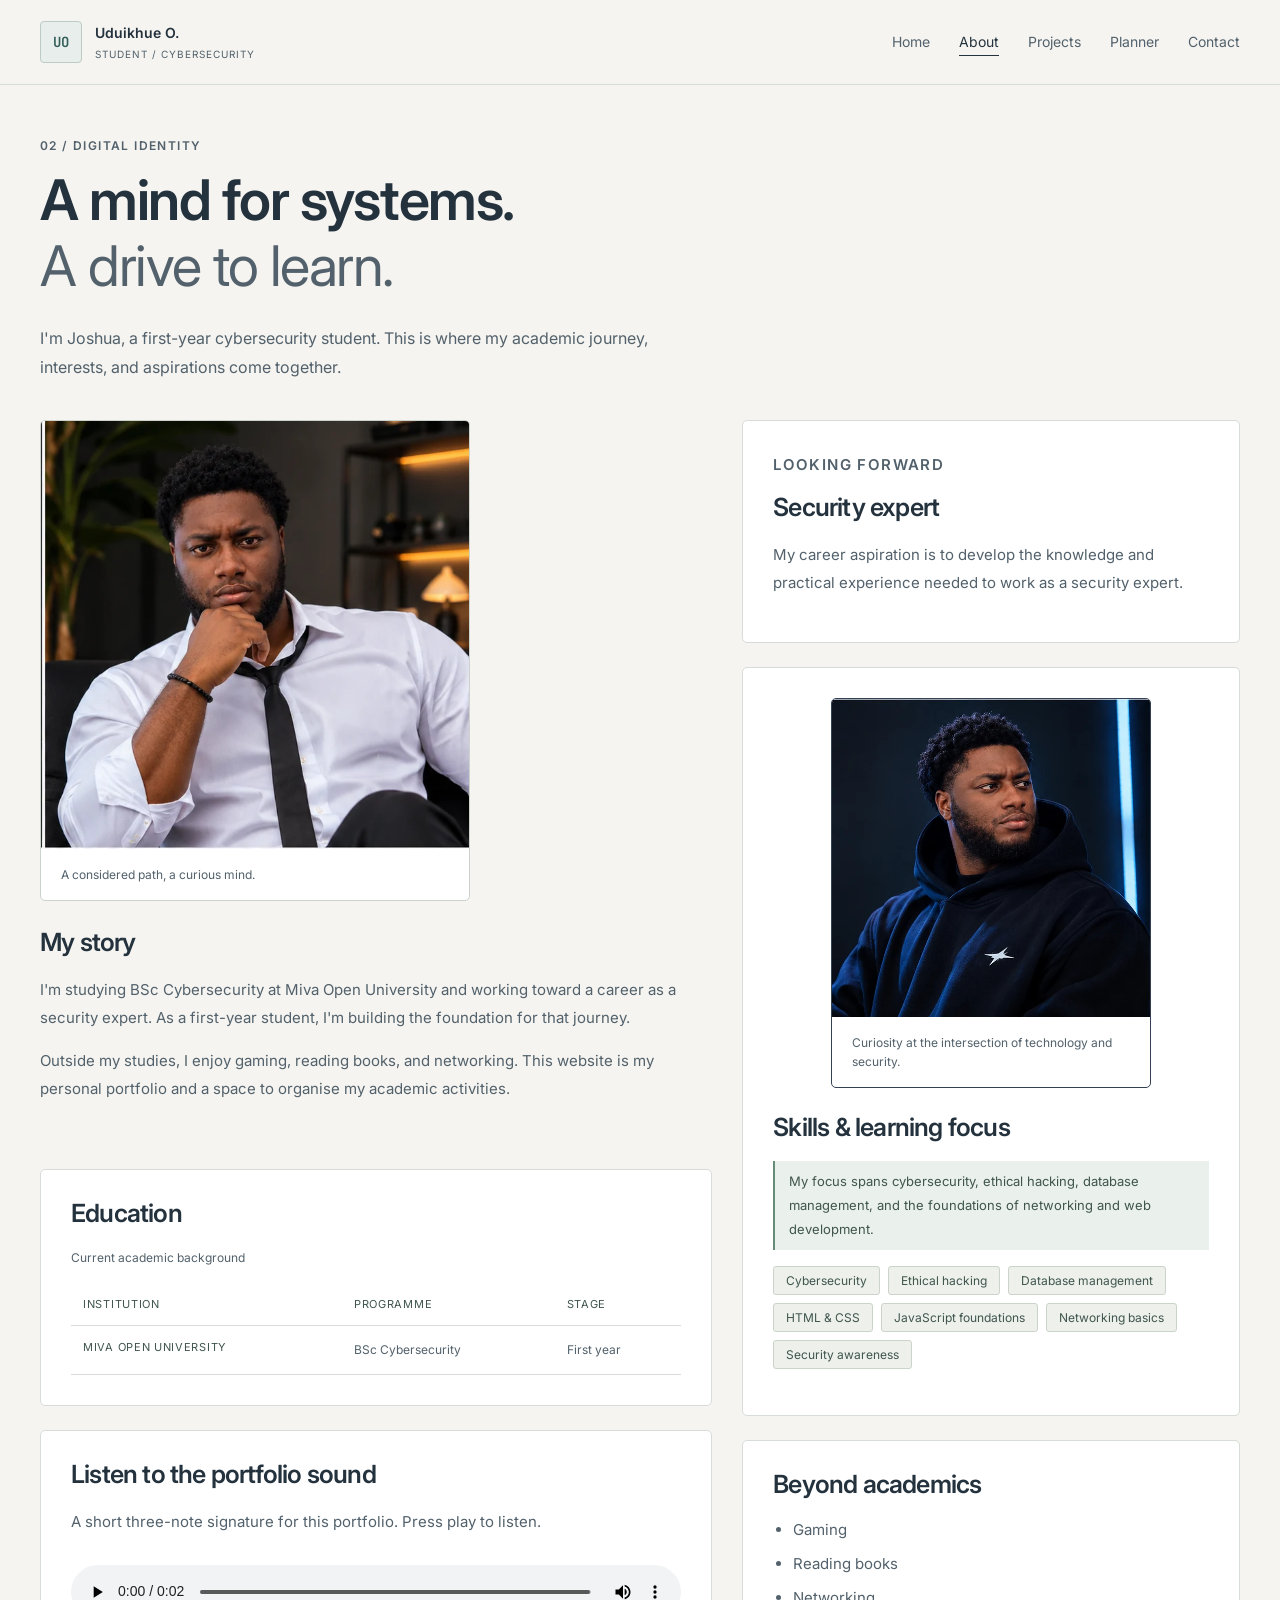
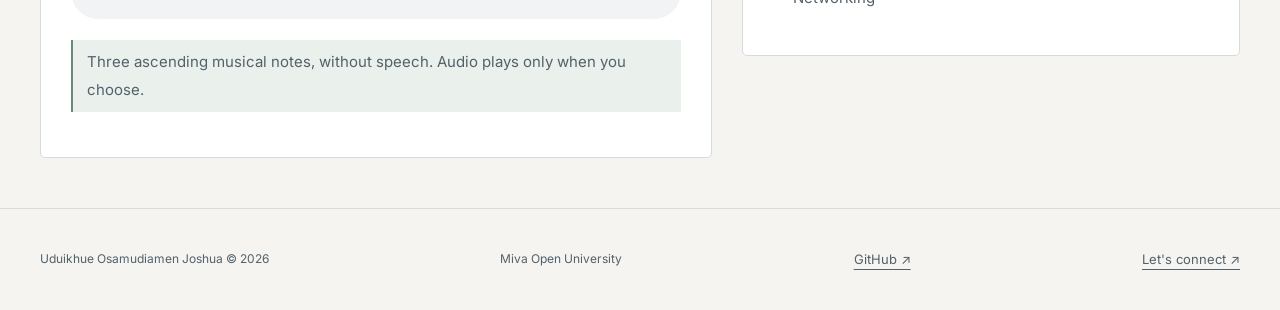
==== about.html @ ddacf97d "Apply a restrained mature portfolio theme while preserving functions" ====
<!DOCTYPE html>
<html lang="en">
  <head>
    <meta charset="UTF-8">
    <meta name="viewport" content="width=device-width, initial-scale=1">
    <meta name="description" content="Explore Joshua’s academic background, interests, and path toward a career in cybersecurity.">
    <title>
      About | Joshua Uduikhue
    </title>
    <link rel="icon" href="assets/favicon.svg" type="image/svg+xml">
    <link rel="canonical" href="https://mylesarc.github.io/uduikhue-portfolio/about.html">
    <meta name="theme-color" content="#f5f4f0">
    <meta property="og:type" content="website">
    <meta property="og:site_name" content="Uduikhue Osamudiamen">
    <meta property="og:title" content="About | Joshua Uduikhue">
    <meta property="og:description" content="Explore Joshua’s academic background, interests, and path toward a career in cybersecurity.">
    <meta property="og:url" content="https://mylesarc.github.io/uduikhue-portfolio/about.html">
    <meta property="og:image" content="https://mylesarc.github.io/uduikhue-portfolio/assets/images/social-preview.png">
    <meta property="og:image:width" content="1200">
    <meta property="og:image:height" content="630">
    <meta property="og:image:alt" content="Uduikhue Osamudiamen — Cybersecurity, Networking and Development">
    <meta name="twitter:card" content="summary_large_image">
    <link rel="stylesheet" href="css/styles.css">
    <link rel="stylesheet" href="css/tech-theme.css?v=20261102b">
    <script src="js/main.js?v=20261102b" defer>
    </script>
    <link rel="stylesheet" href="css/mature-theme.css?v=20261102">
  </head>
  <body class="page-about">
    <a class="skip" href="#main">
      Skip to content
    </a>
    <header class="site-header">
      <div class="wrap header-inner">
        <a class="brand" href="index.html">
          <span class="brand-mark" aria-hidden="true">
            UO
          </span>
          <span>
            <strong>
              Uduikhue O.
            </strong>
            <small>
              Student / Cybersecurity
            </small>
          </span>
        </a>
        <button class="menu-toggle" type="button" aria-expanded="false" aria-controls="navigation">
          Menu
        </button>
        <nav id="navigation" aria-label="Main navigation">
          <a href="index.html">
            Home
          </a>
          <a href="about.html" aria-current="page">
            About
          </a>
          <a href="projects.html">
            Projects
          </a>
          <a href="planner.html">
            Planner
          </a>
          <a href="contact.html">
            Contact
          </a>
        </nav>
      </div>
    </header>
    <main id="main" class="wrap" tabindex="-1">
      <section class="page-intro">
        <p class="eyebrow">
          02 / Digital identity
        </p>
        <h1>
          A mind for systems.
          <br>
          <em>
            A drive to learn.
          </em>
        </h1>
        <p class="lead">
          I'm Joshua, a first-year cybersecurity student. This is where my academic journey, interests, and aspirations come together.
        </p>
      </section>
      <div class="two-column bottom-space">
        <div>
          <section class="panel biography-panel">
<figure class="portrait-photo portrait-reveal">
  <img src="assets/images/portraits/executive-office.webp" srcset="assets/images/portraits/executive-office-320.webp 320w, assets/images/portraits/executive-office.webp 627w" sizes="(max-width: 700px) 85vw, (max-width: 1000px) 35vw, 430px" alt="Portrait of Joshua seated in an office, wearing a white shirt and dark tie." width="627" height="627" loading="lazy" decoding="async">
  <figcaption>A considered path, a curious mind.</figcaption>
</figure>
            <h2>
              My story
            </h2>
            <p>
              I'm studying BSc Cybersecurity at Miva Open University and working toward a career as a security expert. As a first-year student, I'm building the foundation for that journey.
            </p>
            <p>
              Outside my studies, I enjoy gaming, reading books, and networking. This website is my personal portfolio and a space to organise my academic activities.
            </p>
          </section>
          <section class="panel">
            <h2>
              Education
            </h2>
            <div class="table-wrap">
              <table>
                <caption>
                  Current academic background
                </caption>
                <thead>
                  <tr>
                    <th scope="col">
                      Institution
                    </th>
                    <th scope="col">
                      Programme
                    </th>
                    <th scope="col">
                      Stage
                    </th>
                  </tr>
                </thead>
                <tbody>
                  <tr>
                    <th scope="row">
                      Miva Open University
                    </th>
                    <td>
                      BSc Cybersecurity
                    </td>
                    <td>
                      First year
                    </td>
                  </tr>
                </tbody>
              </table>
            </div>
          </section>
          <section class="panel">
            <h2>
              Listen to the portfolio sound
            </h2>
            <p>
              A short three-note signature for this portfolio. Press play to listen.
            </p>
            <audio aria-label="Original three-note portfolio audio sample" controls preload="metadata">
              <source src="assets/media/portfolio-chime.wav" type="audio/wav">
              Your browser does not support audio.
              <a href="assets/media/portfolio-chime.wav">
                Download the audio sample
              </a>
              .
            </audio>
            <p class="note">
              Three ascending musical notes, without speech. Audio plays only when you choose.
            </p>
          </section>
        </div>
        <aside>
          <section class="panel">
            <p class="eyebrow">
              Looking forward
            </p>
            <h2>
              Security expert
            </h2>
            <p>
              My career aspiration is to develop the knowledge and practical experience needed to work as a security expert.
            </p>
          </section>
          <section class="panel skills-panel">
<figure class="portrait-photo portrait-reveal">
  <img src="assets/images/portraits/creative-tech.webp" srcset="assets/images/portraits/creative-tech-320.webp 320w, assets/images/portraits/creative-tech.webp 627w" sizes="(max-width: 700px) 85vw, (max-width: 1000px) 35vw, 430px" alt="Portrait of Joshua in a dark hoodie with subtle blue lighting." width="627" height="627" loading="lazy" decoding="async">
  <figcaption>Curiosity at the intersection of technology and security.</figcaption>
</figure>
            <h2>
              Skills &amp; learning focus
            </h2>
            <p class="note">
              My focus spans cybersecurity, ethical hacking, database management, and the foundations of networking and web development.
            </p>
            <ul class="skill-list">
              <li>Cybersecurity</li>
              <li>Ethical hacking</li>
              <li>Database management</li>
              <li>
                HTML
                &
                CSS
              </li>
              <li>
                JavaScript foundations
              </li>
              <li>
                Networking basics
              </li>
              <li>
                Security awareness
              </li>
            </ul>
          </section>
          <section class="panel">
            <h2>
              Beyond academics
            </h2>
            <ul class="plain-list">
              <li>
                Gaming
              </li>
              <li>
                Reading books
              </li>
              <li>
                Networking
              </li>
            </ul>
          </section>
        </aside>
      </div>
    </main>
    <footer class="site-footer">
      <div class="wrap footer-inner">
        <span>
          Uduikhue Osamudiamen Joshua
          &copy;
          2026
        </span>
        <span>
          Miva Open University
        </span>
        <a href="https://github.com/Mylesarc/uduikhue-portfolio" aria-label="View portfolio source on GitHub">GitHub &nearr;</a>
        <a href="contact.html">
          Let's connect
          &nearr;
        </a>
      </div>
    </footer>
  </body>
</html>
---- css/styles.css ----
@font-face {
  font-family: 'Inter';
  src: url('../assets/fonts/Inter-Variable.ttf') format('truetype');
  font-weight: 100 900;
  font-style: normal;
  font-display: swap;
}
@font-face {
  font-family: 'Space Grotesk';
  src: url('../assets/fonts/SpaceGrotesk-Variable.ttf') format('truetype');
  font-weight: 300 700;
  font-style: normal;
  font-display: swap;
}
:root {
  --paper:#f8f7f2;
  --ink:#142f36;
  --muted:#57696c;
  --teal:#12695c;
  --mint:#dcebe4;
  --line:#d9dfd9;
  --white:#fffefa;
  --heading:'Space Grotesk','Segoe UI',Arial,sans-serif;
  --sans:'Inter','Segoe UI',Arial,sans-serif;
}
* {
  box-sizing:border-box;
}
html {
  scroll-behavior:smooth;
}
body {
  margin:0;
  background:var(--paper);
  color:var(--ink);
  font-family:var(--sans);
  line-height:1.65;
}
a {
  color:var(--teal);
  text-underline-offset:5px;
}
button,input,textarea {
  font:inherit;
}
button,a,input,textarea {
  touch-action:manipulation;
}
a:focus-visible,button:focus-visible,input:focus-visible,textarea:focus-visible,summary:focus-visible {
  outline:3px solid #b66529;
  outline-offset:5px;
}
img {
  max-width:100%;
  display:block;
}
button {
  cursor:pointer;
}
button:disabled {
  cursor:not-allowed;
  opacity:.6;
}
.wrap {
  width:min(1160px,calc(100% - 64px));
  margin:auto;
}
.skip {
  position:absolute;
  top:-80px;
  background:var(--ink);
  color:white;
  padding:12px;
  z-index:10;
}
.skip:focus {
  top:8px;
}
.site-header {
  border-bottom:1px solid var(--line);
}
.header-inner {
  min-height:100px;
  display:flex;
  align-items:center;
  justify-content:space-between;
  gap:24px;
}
.brand {
  display:flex;
  align-items:center;
  gap:12px;
  text-decoration:none;
  color:var(--ink);
  line-height:1.3;
}
.brand-mark {
  width:42px;
  height:42px;
  border:1px solid var(--ink);
  display:grid;
  place-items:center;
  font-family:var(--heading);
  font-size:23px;
  border-radius:50%;
}
.brand strong {
  display:block;
  font-size:15px;
}
.brand small {
  font-size:11px;
  letter-spacing:1.4px;
  text-transform:uppercase;
  color:var(--muted);
}
nav {
  display:flex;
  gap:29px;
  align-items:center;
}
nav a {
  font-size:13px;
  text-decoration:none;
  color:var(--muted);
  padding:12px 0;
}
nav a:hover,nav a[aria-current] {
  color:var(--teal);
}
nav a[aria-current] {
  box-shadow:0 2px var(--teal);
}
.menu-toggle {
  display:none;
  border:1px solid var(--line);
  padding:8px 14px;
  background:transparent;
  border-radius:4px;
}
.eyebrow {
  font-size:11px;
  font-weight:700;
  text-transform:uppercase;
  letter-spacing:2px;
  color:var(--teal);
  display:flex;
  align-items:center;
  gap:10px;
}
.eyebrow:before {
  content:'';
  width:24px;
  height:1px;
  background:currentColor;
}
h1,h2,h3,p {
  margin-top:0;
}
h1,h2 {
  font-family:var(--heading);
  font-weight:400;
  line-height:1.1;
  letter-spacing:-1.8px;
}
h1 {
  font-size:clamp(42px,5.8vw,76px);
  margin-bottom:25px;
}
h1 em,h2 em {
  color:var(--teal);
  font-weight:400;
}
h2 {
  font-size:clamp(32px,3.7vw,47px);
  margin-bottom:20px;
}
h3 {
  font-size:19px;
  line-height:1.4;
}
p {
  color:var(--muted);
}
.lead {
  font-size:17px;
  max-width:620px;
  line-height:1.8;
}
.hero {
  display:grid;
  grid-template-columns:1.23fr 1fr;
  gap:76px;
  align-items:center;
  padding:70px 0 66px;
}
.hero h1 {
  max-width:650px;
}
.hero .intro-name {
  font-size:13px;
  color:var(--ink);
  margin-bottom:18px;
}
.hero .lead {
  max-width:510px;
}
.actions {
  display:flex;
  flex-wrap:wrap;
  gap:14px;
  margin-top:30px;
}
.button {
  display:inline-flex;
  align-items:center;
  justify-content:center;
  gap:24px;
  padding:13px 22px;
  background:var(--teal);
  color:white;
  border:1px solid var(--teal);
  border-radius:3px;
  font-size:13px;
  font-weight:600;
  text-decoration:none;
  transition:background .2s,transform .2s;
}
.button:hover {
  background:#0b5147;
  transform:translateY(-2px);
}
.button.secondary {
  background:transparent;
  color:var(--ink);
  border-color:#bdc9c2;
}
.button.secondary:hover {
  background:var(--mint);
}
.portrait-frame {
  background:#e4e9df;
  padding:25px 25px 0;
  border-radius:150px 150px 4px 4px;
  position:relative;
  overflow:hidden;
}
.portrait-frame img {
  width:100%;
  height:350px;
  object-fit:contain;
}
.portrait-caption {
  background:var(--ink);
  padding:19px 20px;
  color:white;
  margin:0 -25px;
  display:flex;
  align-items:center;
  justify-content:space-between;
  gap:12px;
  font-size:12px;
}
.portrait-caption small {
  display:block;
  color:#b9d1c8;
  font-size:10px;
  letter-spacing:1px;
  text-transform:uppercase;
}
.status-dot {
  width:8px;
  height:8px;
  background:#a9cfb5;
  border-radius:50%;
  display:inline-block;
  margin-right:6px;
}
.meta-strip {
  display:grid;
  grid-template-columns:repeat(3,1fr);
  border-top:1px solid var(--line);
  border-bottom:1px solid var(--line);
  padding:25px 0;
  gap:24px;
}
.meta-strip small {
  display:block;
  text-transform:uppercase;
  letter-spacing:1.6px;
  font-size:10px;
  color:var(--muted);
  margin-bottom:4px;
}
.meta-strip strong {
  font-weight:500;
  font-size:14px;
}
.section {
  padding:66px 0;
}
.section-heading {
  display:flex;
  align-items:end;
  justify-content:space-between;
  gap:24px;
  margin-bottom:30px;
}
.section-heading h2 {
  margin-bottom:0;
}
.text-link {
  font-size:13px;
  font-weight:600;
}
.cards {
  display:grid;
  grid-template-columns:repeat(3,1fr);
  gap:24px;
}
.card {
  border:1px solid var(--line);
  background:var(--white);
  border-radius:5px;
  overflow:hidden;
}
.card-body {
  padding:24px;
}
.card-body h3 {
  margin-bottom:10px;
}
.card p {
  font-size:14px;
}
.card img {
  width:100%;
  height:auto;
  aspect-ratio:16/10;
  object-fit:cover;
}
.tag {
  display:inline-block;
  font-size:10px;
  letter-spacing:1px;
  text-transform:uppercase;
  color:var(--teal);
  background:var(--mint);
  padding:4px 8px;
  border-radius:2px;
  margin-bottom:15px;
}
.card-number {
  font-family:var(--heading);
  font-size:30px;
  color:#7c9488;
  margin-bottom:18px;
}
.callout {
  background:var(--ink);
  color:white;
  padding:42px;
  display:flex;
  align-items:center;
  justify-content:space-between;
  gap:24px;
  border-radius:5px;
}
.callout h2 {
  font-size:34px;
  color:white;
  margin-bottom:10px;
}
.callout p {
  color:#c5d5cf;
  margin:0;
  max-width:600px;
}
.callout .button {
  background:#dfede5;
  color:var(--ink);
  border-color:#dfede5;
  white-space:nowrap;
}
.site-footer {
  border-top:1px solid var(--line);
  margin-top:44px;
  padding:28px 0;
}
.footer-inner {
  display:flex;
  justify-content:space-between;
  align-items:center;
  gap:20px;
  font-size:11px;
  color:var(--muted);
}
.footer-inner a {
  color:inherit;
}
.page-intro {
  padding:56px 0 40px;
  max-width:800px;
}
.page-intro h1 {
  font-size:clamp(42px,5vw,62px);
}
.page-intro .lead {
  margin-bottom:0;
}
.two-column {
  display:grid;
  grid-template-columns:1.5fr 1fr;
  gap:48px;
}
.panel {
  background:var(--white);
  border:1px solid var(--line);
  border-radius:5px;
  padding:30px;
}
.panel h2 {
  font-size:29px;
  letter-spacing:-.8px;
}
.panel+.panel {
  margin-top:24px;
}
.plain-list {
  padding-left:20px;
  color:var(--muted);
}
.plain-list li {
  margin:9px 0;
}
.skill-list {
  display:flex;
  flex-wrap:wrap;
  gap:8px;
  list-style:none;
  padding:0;
}
.skill-list li {
  border:1px solid var(--line);
  padding:6px 12px;
  font-size:12px;
  border-radius:3px;
}
.note {
  font-size:12px;
  border-left:2px solid #a17c3d;
  padding:8px 14px;
  background:#f4efe4;
  color:#6a5839;
}
.table-wrap {
  overflow-x:auto;
}
table {
  border-collapse:collapse;
  width:100%;
  font-size:13px;
}
caption {
  text-align:left;
  color:var(--muted);
  padding-bottom:15px;
}
th,td {
  text-align:left;
  border-bottom:1px solid var(--line);
  padding:14px 12px;
  vertical-align:top;
}
th {
  color:var(--teal);
  font-size:11px;
  text-transform:uppercase;
  letter-spacing:.7px;
}
audio {
  width:100%;
  margin:14px 0;
}
.project-grid {
  margin:0 0 30px;
}
.project-grid .card-body {
  padding:26px;
}
.project-details {
  padding:18px 0;
  border-top:1px solid var(--line);
  margin-top:20px;
}
.project-details summary {
  color:var(--teal);
  cursor:pointer;
  font-size:13px;
  font-weight:600;
}
.project-details p {
  margin:14px 0 0;
}
.planner-layout {
  display:grid;
  grid-template-columns:1fr 300px;
  gap:28px;
}
.form-row {
  display:flex;
  gap:12px;
  align-items:end;
}
.field {
  margin-bottom:22px;
  flex:1;
}
.field label {
  display:block;
  font-size:12px;
  font-weight:600;
  margin-bottom:8px;
}
.field input,.field textarea {
  width:100%;
  border:1px solid #7d9189;
  border-radius:3px;
  padding:12px;
  background:var(--white);
  color:var(--ink);
}
.field textarea {
  resize:vertical;
  min-height:140px;
}
.field small {
  display:block;
  color:var(--muted);
  font-size:11px;
  margin-top:7px;
}
.form-row .field {
  margin:0;
}
.empty-state {
  text-align:center;
  border:1px dashed #bccdc2;
  border-radius:4px;
  padding:50px 20px;
  margin-top:28px;
}
.empty-symbol {
  width:48px;
  height:48px;
  display:grid;
  place-items:center;
  background:var(--mint);
  color:var(--teal);
  margin:0 auto 18px;
  border-radius:50%;
  font-size:24px;
}
.empty-state h3 {
  margin-bottom:8px;
}
.empty-state p {
  font-size:13px;
  margin-bottom:0;
}
.step-list {
  counter-reset:steps;
  list-style:none;
  padding:0;
}
.step-list li {
  counter-increment:steps;
  display:flex;
  gap:12px;
  font-size:13px;
  color:var(--muted);
  margin:20px 0;
}
.step-list li:before {
  content:counter(steps,decimal-leading-zero);
  color:var(--teal);
  font-weight:600;
}
.contact-layout {
  display:grid;
  grid-template-columns:.8fr 1.2fr;
  gap:60px;
}
.contact-item {
  padding:20px 0;
  border-bottom:1px solid var(--line);
}
.contact-item small {
  display:block;
  font-size:10px;
  text-transform:uppercase;
  letter-spacing:1.6px;
  color:var(--muted);
  margin-bottom:7px;
}
.contact-item a {
  overflow-wrap:anywhere;
  font-size:14px;
}
.form-grid {
  display:grid;
  grid-template-columns:1fr 1fr;
  gap:18px;
}
.form-grid .field {
  margin-bottom:20px;
}
.contact-form .button {
  margin-top:8px;
}
.phase-label {
  display:inline-block;
  border:1px solid var(--line);
  padding:5px 10px;
  color:var(--muted);
  font-size:10px;
  letter-spacing:.8px;
  text-transform:uppercase;
  margin-bottom:18px;
}
.accent-rule {
  width:50px;
  height:3px;
  background:var(--teal);
  margin-bottom:24px;
}
.bottom-space {
  margin-bottom:50px;
}
@media(min-width:1400px) {
  .hero {
    padding-top:90px;
    padding-bottom:85px;
  }
}
@media(max-width:900px) {
  .wrap {
    width:calc(100% - 40px);
  }
  nav {
    gap:18px;
  }
  .hero {
    gap:32px;
  }
  .portrait-frame img {
    height:290px;
  }
  .cards {
    gap:15px;
  }
  .card-body {
    padding:18px;
  }
  .two-column,.contact-layout {
    gap:28px;
  }
  .planner-layout {
    grid-template-columns:1fr 250px;
  }
  .panel {
    padding:24px;
  }
}
@media(max-width:700px) {
  .header-inner {
    min-height:80px;
    flex-wrap:wrap;
    gap:0;
    padding:16px 0;
  }
  .brand strong {
    font-size:13px;
  }
  .brand small {
    font-size:9px;
  }
  .js .menu-toggle {
    display:block;
  }
  nav {
    display:flex;
    width:100%;
    flex-direction:column;
    align-items:stretch;
    gap:0;
    padding:15px 0 0;
  }
  .js nav {
    display:none;
  }
  .js nav.is-open {
    display:flex;
  }
  nav a {
    padding:12px;
  }
  nav a[aria-current] {
    box-shadow:none;
    background:var(--mint);
    border-radius:3px;
  }
  .hero {
    grid-template-columns:1fr;
    padding:42px 0;
    gap:36px;
  }
  .hero h1 {
    font-size:52px;
  }
  .hero .lead {
    font-size:16px;
  }
  .portrait-frame {
    max-width:380px;
    width:100%;
    margin:auto;
  }
  .portrait-frame img {
    height:280px;
  }
  .meta-strip {
    grid-template-columns:1fr;
    gap:18px;
    padding:24px 0;
  }
  .meta-strip>div {
    display:flex;
    justify-content:space-between;
    gap:16px;
  }
  .meta-strip small {
    margin:0;
  }
  .section {
    padding:42px 0;
  }
  .section-heading {
    align-items:start;
    flex-direction:column;
    gap:16px;
  }
  .cards,.two-column,.planner-layout,.contact-layout {
    grid-template-columns:1fr;
  }
  .cards {
    gap:20px;
  }
  .callout {
    padding:28px;
    flex-direction:column;
    align-items:start;
  }
  .footer-inner {
    flex-direction:column;
    align-items:start;
    gap:8px;
  }
  .page-intro {
    padding:38px 0 30px;
  }
  .page-intro h1 {
    font-size:44px;
  }
  .form-grid {
    grid-template-columns:1fr;
    gap:0;
  }
  .form-row {
    align-items:stretch;
    flex-direction:column;
  }
  .form-row .button {
    align-self:start;
  }
  .contact-layout {
    gap:30px;
  }
  .wrap {
    width:calc(100% - 36px);
  }
  .panel {
    padding:22px;
  }
  .brand-mark {
    width:36px;
    height:36px;
  }
  .lead {
    font-size:16px;
  }
}
@media(prefers-reduced-motion:reduce) {
  html {
    scroll-behavior:auto;
  }
  *,*:before,*:after {
    transition:none!important;
    animation:none!important;
  }
  .button:hover {
    transform:none;
  }
}
/* Task management and accessible form feedback. */
[hidden] {
  display:none!important;
}
.field-error {
  color:#9e382d;
  font-size:12px;
  line-height:1.5;
  margin:7px 0 0;
  overflow-wrap:anywhere;
}
.field-error:empty,.form-status:empty {
  display:none;
}
[aria-invalid="true"] {
  border-color:#9e382d!important;
  background:#fffaf7!important;
}
.form-status {
  color:var(--teal);
  font-size:13px;
  margin:18px 0 0;
  overflow-wrap:anywhere;
}
.task-summary {
  font-size:12px;
  margin:25px 0 12px;
  color:var(--muted);
}
.task-list {
  list-style:none;
  padding:0;
  margin:0;
}
.task-row {
  display:flex;
  align-items:center;
  justify-content:space-between;
  gap:16px;
  border-top:1px solid var(--line);
  padding:18px 0;
}
.task-label {
  display:flex;
  align-items:start;
  gap:12px;
  min-width:0;
  cursor:pointer;
  font-size:14px;
  flex:1;
}
.task-label input {
  accent-color:var(--teal);
  width:18px;
  height:18px;
  margin:3px 0 0;
  flex-shrink:0;
}
.task-label span {
  overflow-wrap:anywhere;
  min-width:0;
}
.is-complete .task-label span {
  text-decoration:line-through;
  color:var(--muted);
}
.delete-task {
  background:transparent;
  color:#8c3d32;
  border:1px solid #d9c8c0;
  border-radius:3px;
  padding:8px 12px;
  font-size:12px;
  flex-shrink:0;
}
.delete-task:hover {
  background:#f7eae4;
}
@media(max-width:700px) {
  .task-row {
    gap:10px;
  }
  .delete-task {
    padding:8px;
  }
  .form-status {
    font-size:12px;
  }
}
/* Keep project headings semantic without changing the card typography. */
.card-body h2 {
  font-family:var(--sans);
  font-size:19px;
  font-weight:700;
  line-height:1.4;
  letter-spacing:normal;
  margin-bottom:10px;
}
.planner-layout>.panel {
  margin-top:0;
  align-self:start;
}

/* AI photography: local, compressed assets with honest contextual captions. */
.hero-visual { min-width: 0; }
.feature-photo { margin: 0; border-radius: 110px 110px 4px 4px; overflow: hidden; background: var(--ink); }
.feature-photo img { width: 100%; height: auto; aspect-ratio: 4 / 3; object-fit: cover; object-position: center; }
.feature-photo figcaption { padding: 18px 22px; color: white; font-size: 13px; }
.feature-photo figcaption small { display: block; margin-top: 4px; color: #c5d5cf; font-size: 10px; letter-spacing: 1px; text-transform: uppercase; }
.student-photo-note { display: flex; align-items: center; gap: 12px; margin-top: 17px; }
.student-photo-note img { width: 48px; height: 48px; border-radius: 50%; object-fit: cover; background: var(--mint); flex-shrink: 0; }
.student-photo-note strong { display: block; font-size: 12px; font-weight: 600; }
.student-photo-note small { display: block; font-size: 11px; color: var(--muted); }
.section-photo { margin: 0 0 24px; }
.section-photo img { width: 100%; height: auto; aspect-ratio: 16 / 10; object-fit: cover; border-radius: 4px; }
.section-photo figcaption { font-size: 10px; color: var(--muted); margin-top: 8px; letter-spacing: .4px; }
.contact-layout .section-photo { margin-top: 25px; }
@media (max-width: 700px) {
  .hero-visual { width: 100%; max-width: 420px; margin-inline: auto; }
  .feature-photo { border-radius: 70px 70px 4px 4px; }
  .feature-photo figcaption { padding: 16px 20px; }
}

/* Supplied identity portraits, with square framing to preserve the whole face. */
.portrait-photo { margin: 0 0 26px; border: 1px solid #c1ccd2; border-radius: 14px; overflow: hidden; background: #090e18; box-shadow: 0 12px 28px rgb(9 14 24 / 8%); }
.portrait-photo img { display: block; width: 100%; height: auto; aspect-ratio: 1; object-fit: contain; object-position: center; transition: transform .35s ease; }
.portrait-photo figcaption { padding: 16px 20px; color: #f8fafc; font-size: 12px; line-height: 1.6; }
.portrait-photo figcaption small { display: block; color: #b4c2d4; font-size: 10px; margin-top: 4px; }
.portrait-hero-wrap { position: relative; isolation: isolate; width: 100%; max-width: 430px; margin-left: auto; }
.portrait-hero-wrap::before { content: ''; position: absolute; inset: 4% -4%; z-index: -1; border-radius: 50%; background: radial-gradient(ellipse, rgb(56 189 248 / 20%), transparent 70%); }
.hero-portrait { margin-bottom: 0; border-color: #b4cbd8; }
.hero h1 { font-size: clamp(42px, 4.6vw, 64px); line-height: 1.08; }
.hero h1 em { font-style: normal; }
.skills-panel { background: #151d2b; --line: #344155; --muted: #b4c2d4; color: #f8fafc; }
.skills-panel h2 { color: #f8fafc; }
.skills-panel .note { background: #203144; border-color: #38bdf8; color: #d6e4f1; }
.skills-panel .portrait-photo { border-color: #344155; box-shadow: none; }
.skills-panel .skill-list { color: #e1edf6; }
.contact-layout .portrait-photo { max-width: 400px; margin-top: 25px; }
.portrait-reveal { transition: opacity .65s ease, transform .65s ease; }
.portrait-reveal.is-pending { opacity: 0; transform: translateY(16px); }
@media (hover: hover) and (pointer: fine) {
  .portrait-photo:hover img { transform: scale(1.012); }
}
@media (max-width: 1000px) and (min-width: 701px) {
  .hero { gap: 30px; grid-template-columns: 1.15fr 1fr; }
  .portrait-photo figcaption { padding: 13px 16px; }
}
@media (max-width: 700px) {
  .portrait-hero-wrap { max-width: 380px; margin-inline: auto; }
  .hero h1 { font-size: clamp(40px, 10.8vw, 52px); }
  .portrait-photo { border-radius: 10px; }
  .contact-layout .portrait-photo { max-width: 380px; }
}
@media (prefers-reduced-motion: reduce) {
  .portrait-reveal, .portrait-reveal.is-pending { opacity: 1; transform: none; transition: none; }
  .portrait-photo img, .portrait-photo:hover img { transform: none; transition: none; }
}

/* Secondary portraits support the biography without overwhelming its text. */
.two-column .portrait-photo { max-width: 380px; margin-inline: auto; }
---- css/tech-theme.css ----
/* Premium workspace theme. Existing layout and functional selectors remain intact. */
@font-face {
  font-family: 'JetBrains Mono';
  src: url('../assets/fonts/JetBrainsMono-Variable.ttf') format('truetype');
  font-weight: 100 800;
  font-style: normal;
  font-display: swap;
}
:root {
  color-scheme: dark;
  --paper: #070b14;
  --white: #0d1422;
  --ink: #f8fafc;
  --muted: #94a3b8;
  --teal: #38bdf8;
  --mint: #122c40;
  --line: rgba(148,163,184,.16);
  --surface: #131e30;
  --cyan: #22d3ee;
  --mono: 'JetBrains Mono', 'Cascadia Code', Consolas, monospace;
  --radius: 14px;
}
body {
  background: radial-gradient(ellipse at 84% 4%, rgb(21 62 97 / 17%), transparent 32%), var(--paper);
  -webkit-font-smoothing: antialiased;
}
::selection { background: #285c80; color: white; }
.wrap { width: min(1200px, calc(100% - 80px)); }
a { transition: color .2s ease; }
a:hover { color: #a5e9ff; }
h1,h2,h3 { color: var(--ink); }
h1,h2 { font-weight: 500; letter-spacing: -1.8px; }
h1 em,h2 em { color: var(--teal); font-style: normal; }
h2 { font-size: clamp(30px, 3.5vw, 44px); }
p { color: var(--muted); }
a:focus-visible,button:focus-visible,input:focus-visible,textarea:focus-visible,summary:focus-visible { outline-color: var(--cyan); }
.site-header { border-color: var(--line); background: rgb(7 11 20 / 88%); }
.header-inner { min-height: 92px; }
.brand { gap: 13px; }
.brand-mark { border-radius: 9px; background: #101e2e; color: var(--teal); border-color: #26405a; font: 600 14px var(--mono); }
.brand strong { font-size: 14px; font-weight: 600; }
.brand small { font: 9px var(--mono); letter-spacing: 1.4px; margin-top: 5px; display: block; }
nav { gap: 29px; }
nav a { font-size: 12px; position: relative; }
nav a[aria-current] { color: var(--ink); box-shadow: none; }
nav a[aria-current]::after { content: ''; width: 4px; height: 4px; border-radius: 50%; background: var(--teal); position: absolute; bottom: 3px; left: calc(50% - 2px); }
.menu-toggle { background: #101a2a; border-color: #31435a; color: var(--ink); }
.eyebrow,.tile-label,.phase-label { font-family: var(--mono); }
.eyebrow { font-size: 10px; letter-spacing: 1.8px; color: var(--teal); }
.eyebrow::before { width: 18px; background: var(--teal); }
.button { background: var(--teal); border-color: var(--teal); color: #06121f; border-radius: 6px; min-height: 48px; font-size: 12px; padding: 13px 21px; }
.button:hover { background: #7dd3fc; border-color: #7dd3fc; color: #06121f; transform: translateY(-2px); box-shadow: 0 7px 22px rgb(56 189 248 / 12%); }
.button.secondary { background: rgb(19 30 48 / 45%); border-color: #35445b; color: #d6e3f3; }
.button.secondary:hover { background: #18263b; color: white; }
.button:disabled { box-shadow: none; transform: none; }
.text-link { color: #b1dff7; font-size: 12px; text-decoration-color: #315674; }
/* Hero: editorial identity beside portrait and a static profile terminal. */
.tech-hero { position: relative; isolation: isolate; grid-template-columns: 1.35fr 1fr; gap: 70px; padding: 65px 0 52px; align-items: center; }
.tech-hero::before { content: ''; pointer-events: none; position: absolute; z-index: -1; inset: -30px -20px 0; background-image: linear-gradient(rgb(109 168 208 / 4%) 1px, transparent 1px), linear-gradient(90deg, rgb(109 168 208 / 4%) 1px, transparent 1px); background-size: 48px 48px; mask-image: radial-gradient(ellipse at 70% 35%, black, transparent 73%); animation: technical-grid 24s linear infinite alternate; }
@keyframes technical-grid { from { background-position: 0 0; } to { background-position: 0 24px; } }
.hero-copy { min-width: 0; }
.hero-copy .intro-name { font-family: var(--mono); color: #92a3bb; font-size: 10px; margin: 25px 0 14px; letter-spacing: .2px; }
.tech-hero h1 { font-size: clamp(46px, 5.5vw, 75px); font-weight: 500; line-height: 1.02; letter-spacing: -3px; margin-bottom: 25px; }
.tech-hero h1 em { background: linear-gradient(110deg, #e5f5ff 15%, #38bdf8 95%); background-clip: text; -webkit-background-clip: text; color: transparent; }
.hero-statement { font-size: clamp(16px, 1.6vw, 20px); line-height: 1.6; color: #c3d1e2; max-width: 530px; margin-bottom: 16px; }
.hero-description { font-size: 13px; line-height: 1.9; max-width: 455px; color: #8c9db4; }
.tech-hero .actions { margin-top: 28px; }
.scroll-cue { display: inline-flex; align-items: center; gap: 12px; font: 9px var(--mono); text-transform: uppercase; letter-spacing: 1.5px; color: #8a9cb3; text-decoration: none; margin-top: 38px; }
.scroll-cue span { width: 25px; height: 33px; border: 1px solid #314057; border-radius: 20px; display: grid; place-items: center; color: #b0ddf7; }
.portrait-hero-wrap { max-width: 410px; }
.portrait-hero-wrap::before { inset: -2% -5%; background: radial-gradient(ellipse, rgb(30 122 207 / 24%), transparent 67%); }
.portrait-coordinate { display: flex; justify-content: space-between; color: #6f90b0; font: 8px var(--mono); letter-spacing: 1.2px; margin: 0 2px 10px; }
.portrait-coordinate span { color: #8390a5; }
.portrait-photo { border-color: #27364c; background: #0d1422; border-radius: 10px; box-shadow: 0 20px 45px rgb(0 0 0 / 18%); }
.hero-portrait { position: relative; border-color: #33435b; border-radius: 12px; }
.hero-portrait img { border-bottom: 1px solid #2c3b50; }
.portrait-photo figcaption { color: #d3e0ee; font-size: 11px; }
.hero-portrait figcaption { display: flex; justify-content: space-between; align-items: center; gap: 12px; font-size: 10px; padding: 13px 16px; }
.hero-portrait figcaption small { color: #9bb0c7; font: 8px var(--mono); margin: 0; }
.identity-terminal { background: rgb(13 20 34 / 78%); border: 1px solid #233047; border-radius: 8px; margin-top: 16px; overflow: hidden; }
.terminal-bar { display: flex; align-items: center; justify-content: space-between; padding: 10px 14px; border-bottom: 1px solid var(--line); }
.terminal-bar>span { display: flex; gap: 5px; }
.terminal-bar i { width: 5px; height: 5px; background: #40516a; border-radius: 50%; }
.terminal-bar i:last-child { background: #3a7396; }
.terminal-bar small { font: 9px var(--mono); color: #8193ac; }
.identity-terminal dl { margin: 0; padding: 13px 15px; }
.identity-terminal dl>div { display: grid; grid-template-columns: 54px 1fr; gap: 10px; margin: 5px 0; font: 9px/1.6 var(--mono); }
.identity-terminal dt { color: #8196af; }
.identity-terminal dd { color: #b6cee4; margin: 0; overflow-wrap: anywhere; }
.identity-terminal dl>div:last-child dd { color: var(--cyan); }
.terminal-cursor { color: #6cb8df; padding-left: 4px; }
.meta-strip { border-color: var(--line); padding: 26px 0; }
.meta-strip>div { border-right: 1px solid var(--line); padding-right: 20px; }
.meta-strip>div:last-child { border-right: 0; }
.meta-strip small { font: 8px var(--mono); letter-spacing: 1.7px; margin-bottom: 9px; }
.meta-strip strong { color: #d3dfed; font-size: 12px; }
.section { padding: 76px 0; }
/* Different scales and open negative space keep the page from becoming a card wall. */
.home-bento { grid-template-columns: 1.25fr 1fr; grid-template-rows: auto auto; gap: 18px; }
.home-bento .card { position: relative; background: #0d1422; border-color: #25334b; border-radius: 12px; }
.home-bento .card:first-child { grid-row: span 2; background: radial-gradient(ellipse at 90% 0, #133352, #0d1422 65%); }
.home-bento .card:first-child::after { content: '</>'; position: absolute; bottom: 22px; right: 28px; font: 80px var(--mono); color: rgb(56 189 248 / 8%); pointer-events: none; }
.home-bento .card:first-child .card-body { padding: 35px; }
.home-bento .card:not(:first-child) { border-width: 0 0 1px; background: transparent; border-radius: 0; }
.home-bento .card:not(:first-child) .card-body { padding: 18px 12px 22px; }
.card-number { color: #6f8aa8; font: 11px var(--mono); margin-bottom: 20px; }
.tile-label { font-size: 9px; text-transform: uppercase; letter-spacing: 1.4px; color: #7fb4d6; margin: 45px 0 10px; }
.home-bento .card:first-child h3 { font: 500 30px/1.2 var(--heading); max-width: 310px; letter-spacing: -.6px; }
.home-bento .card:first-child p:last-child { max-width: 330px; }
.card { background: #0d1422; border-color: #26364e; border-radius: 12px; }
.card h2,.card h3 { color: #e1ebf7; }
.card p { font-size: 13px; }
.callout { position: relative; overflow: hidden; background: radial-gradient(ellipse at 85% 25%, #123353, #0d1727 65%); border: 1px solid #29415a; border-radius: 12px; padding: 42px; }
.callout::after { content: '+'; font: 140px var(--mono); color: rgb(56 189 248 / 6%); position: absolute; right: 22%; pointer-events: none; }
.callout h2 { color: #edf5ff; font-size: 30px; }
.callout p { color: #9aaec6; font-size: 13px; }
.callout .button { background: #19394f; color: #c5edff; border-color: #31536b; }
.site-footer { border-color: var(--line); margin-top: 50px; padding: 32px 0; }
.footer-inner { color: #8a9bb3; font-size: 10px; }
.footer-inner>span:nth-child(2) { font-family: var(--mono); font-size: 9px; }
.page-intro { padding: 58px 0 46px; }
.page-intro h1 { font-size: clamp(40px, 4.8vw, 62px); max-width: 850px; }
.page-intro .lead { font-size: 15px; color: #9caec4; }
.panel { background: linear-gradient(140deg, #101a2a, #0d1422); border-color: #28364b; border-radius: 12px; }
.panel h2 { font-weight: 500; font-size: 27px; }
.panel p { font-size: 13px; line-height: 1.85; }
.two-column { grid-template-columns: 1.35fr 1fr; gap: 30px; }
.biography-panel { background: transparent; border: 0; padding: 0 18px 28px 0; }
.two-column .biography-panel .portrait-photo { max-width: 430px; margin: 0 0 28px; }
.skills-panel { --line: #344155; background: radial-gradient(ellipse at top, #152d45, #101b2b 65%); }
.skills-panel .portrait-photo { max-width: 320px; }
.skill-list li { color: #bcd4ec; background: #112237; border-color: #314862; font: 10px var(--mono); }
.note,.skills-panel .note { color: #b4cce0; background: #10283a; border-color: #38bdf8; font-size: 11px; }
.plain-list { color: #acbdd1; font-size: 13px; }
caption { color: #9aadc4; font-size: 12px; }
th { color: #a2d7f4; font: 9px var(--mono); }
td { color: #b4c5d9; font-size: 12px; }
.tag { background: #132b3f; color: #8fdcff; font: 9px var(--mono); letter-spacing: .5px; }
.project-grid { grid-template-columns: 1.2fr 1fr; align-items: start; gap: 24px; }
.project-grid .card:first-child { grid-row: span 2; }
.project-grid .card:first-child img { aspect-ratio: 5/4; }
.project-grid .card:first-child .card-body { padding: 32px; }
.project-grid .card:first-child h2 { font-size: 26px; font-weight: 500; }
.project-grid .card:not(:first-child) { display: grid; grid-template-columns: .65fr 1fr; }
.project-grid .card:not(:first-child) img { height: 100%; aspect-ratio: auto; min-height: 220px; object-fit: cover; }
.project-grid .card:not(:first-child) .card-body { padding: 22px; }
.project-grid .card:not(:first-child) h2 { font-size: 17px; }
.project-details { border-color: var(--line); }
.project-details summary { color: #8dd7fc; font-size: 11px; }
.phase-label { color: #91acc6; border-color: #31445d; font-size: 8px; letter-spacing: 1px; }
.field label { color: #c4d3e5; font-size: 11px; }
.field input,.field textarea { background: #080f1b; border-color: #52657e; color: #ecf4ff; border-radius: 6px; padding: 13px; font-size: 13px; }
.field input::placeholder,.field textarea::placeholder { color: #8091a9; }
.field small { color: #93a6bd; font-size: 10px; }
.field-error { color: #ffb6ab; }
[aria-invalid='true'] { background: #281821!important; border-color: #e68681!important; }
.form-status { color: #8cdfff; }
.empty-state { background: #0a1320; border-color: #304961; padding: 45px 20px; }
.empty-symbol { background: #122e42; color: #8cdbff; }
.empty-state h3 { color: #c5d9ed; font-size: 16px; }
.task-row { border-color: var(--line); }
.task-label { color: #d9e6f5; }
.is-complete .task-label span { color: #8c9db3; }
.task-label input { accent-color: #38bdf8; }
.delete-task { background: #221d2b; color: #f1b8bb; border-color: #684c5a; }
.delete-task:hover { background: #352332; }
.task-summary { font-family: var(--mono); font-size: 10px; }
.section-photo figcaption { color: #94a6bc; }
.contact-item small { font-family: var(--mono); color: #90a4be; font-size: 9px; }
.contact-item a { color: #b1dcf5; }
.contact-item>span { color: #c3d2e5; font-size: 13px; }
.step-list li { color: #9eafc4; font-size: 12px; }
.step-list li::before { color: #73ccf5; font-family: var(--mono); }
.accent-rule { background: linear-gradient(90deg, #38bdf8, #22d3ee); height: 2px; }
.skip { color: #06121f; background: #7dd3fc; }
@media(min-width:1400px) { .tech-hero { padding-block: 80px 65px; } }
@media(max-width:1050px) and (min-width:701px) {
  .wrap { width: calc(100% - 56px); }
  .tech-hero { grid-template-columns: 1.1fr 1fr; gap: 35px; }
  .tech-hero h1 { font-size: clamp(42px, 5.3vw, 60px); letter-spacing: -2px; }
  .hero-statement { font-size: 16px; }
  .hero-portrait figcaption { display: block; }
  .hero-portrait figcaption small { margin-top: 4px; }
  .identity-terminal dl>div { font-size: 7px; grid-template-columns: 44px 1fr; }
  .project-grid .card:not(:first-child) { display: block; }
  .project-grid .card:not(:first-child) img { height: auto; min-height: 0; aspect-ratio: 16/9; }
  .contact-layout { gap: 30px; }
}
@media(max-width:700px) {
  .wrap { width: calc(100% - 40px); }
  .header-inner { min-height: 78px; padding: 18px 0; }
  .brand strong { font-size: 12px; }
  .brand small { font-size: 8px; letter-spacing: 1px; }
  .brand-mark { width: 34px; height: 34px; font-size: 11px; }
  nav a { padding: 12px; }
  nav a[aria-current] { background: #152b41; color: white; }
  nav a[aria-current]::after { display: none; }
  .tech-hero { grid-template-columns: 1fr; padding: 38px 0 35px; gap: 38px; }
  .tech-hero::before { inset: 0 -10px; }
  .hero-copy .intro-name { margin-top: 23px; font-size: 9px; }
  .tech-hero h1 { font-size: clamp(34px, 9.1vw, 63px); letter-spacing: -1.6px; line-height: 1.08; }
  .hero-statement { font-size: 16px; }
  .hero-description { font-size: 12px; }
  .tech-hero .actions { gap: 10px; }
  .button { font-size: 11px; gap: 15px; padding: 12px 17px; }
  .scroll-cue { margin-top: 26px; }
  .portrait-hero-wrap { max-width: 380px; }
  .hero-portrait figcaption { display: block; }
  .hero-portrait figcaption small { margin-top: 3px; }
  .identity-terminal dl>div { font-size: 8px; }
  .meta-strip { gap: 20px; }
  .meta-strip>div { border: 0; padding: 0; align-items: center; }
  .meta-strip small { font-size: 8px; margin: 0; letter-spacing: 1px; }
  .meta-strip strong { font-size: 11px; text-align: right; }
  .home-bento,.project-grid,.two-column { grid-template-columns: 1fr; }
  .home-bento .card:first-child { grid-row: auto; }
  .home-bento .card:first-child .card-body { padding: 28px; }
  .tile-label { margin-top: 25px; }
  .section { padding: 45px 0; }
  .section-heading { gap: 18px; }
  .callout { padding: 28px; gap: 24px; }
  .callout h2 { font-size: 26px; }
  .page-intro { padding: 38px 0 30px; }
  .page-intro h1 { font-size: 38px; letter-spacing: -1.5px; }
  .biography-panel { padding: 0 0 20px; }
  .two-column .biography-panel .portrait-photo { margin-inline: auto; }
  .project-grid .card:first-child { grid-row: auto; }
  .project-grid .card:not(:first-child) { display: block; }
  .project-grid .card:not(:first-child) img { height: auto; aspect-ratio: 16/10; min-height: 0; }
  .project-grid .card:first-child img { aspect-ratio: 16/10; }
  .project-grid .card:first-child .card-body { padding: 24px; }
  .project-grid .card:first-child h2 { font-size: 23px; }
  .portrait-photo { border-radius: 10px; }
  .contact-layout .portrait-photo { max-width: 360px; margin-inline: auto; }
  .panel { padding: 24px; }
  th,td { padding: 12px 7px; }
  .footer-inner { gap: 14px; }
}
@media(prefers-reduced-motion:reduce) {
  .tech-hero::before { animation: none; }
  .button:hover { transform: none; }
  .portrait-photo:hover img { transform: none; }
}
/* Readability and contact flow refinements. Source order puts the form first. */
.contact-details { grid-column: 1; grid-row: 1; }
.contact-message { grid-column: 2; grid-row: 1; }
.footer-inner { flex-wrap: wrap; gap: 18px; }
.footer-inner a { font-size: 13px; padding-block: 8px; }
.panel p,.card p,.plain-list,.callout p { font-size: 15px; }
.note,.skills-panel .note,.project-details summary { font-size: 13px; }
.field label { font-size: 14px; }
.field input,.field textarea { font-size: 16px; }
.field small,.field-error { font-size: 13px; }
.phase-label,.tag,.skill-list li { font-size: 11px; }
.text-link,.button { font-size: 14px; }
.contact-item small,.step-list li,.task-summary { font-size: 13px; }
.project-grid .card:first-child img { aspect-ratio: 16/10; }
@media(max-width:900px) {
  .contact-message,.contact-details { grid-column: auto; grid-row: auto; }
}
@media(max-width:700px) {
  .contact-message,.contact-details { grid-column: auto; grid-row: auto; }
  .hero-description { font-size: 15px; }
  .hero-portrait figcaption,.portrait-photo figcaption { font-size: 12px; }
  .meta-strip small { font-size: 10px; }
  .meta-strip strong { font-size: 13px; }
  .project-grid .card:not(:first-child) h2 { font-size: 23px; }
  .footer-inner { font-size: 12px; }
  th { font-size: 10px; }
  td { font-size: 13px; }
}
---- css/mature-theme.css ----
/* Quiet editorial theme. Layout and interactive selectors remain compatible. */
:root {
  color-scheme: light;
  --paper: #f5f4f0;
  --white: #ffffff;
  --ink: #24323e;
  --muted: #52616b;
  --teal: #315c57;
  --mint: #e8eeeb;
  --line: #d7dcd8;
  --surface: #efefea;
  --cyan: #315c57;
  --heading: 'Inter', 'Segoe UI', Arial, sans-serif;
}
body { background: var(--paper); color: var(--ink); }
::selection { background: #d4e2dc; color: #24323e; }
h1,h2,h3,h4 { color: var(--ink); font-family: var(--heading); }
h1,h2 { font-weight: 600; letter-spacing: -1.5px; }
h1 em,h2 em { color: #52616b; }
p,.panel p,.card p,.callout p,.plain-list { color: var(--muted); }
a { color: #315c57; }
a:hover { color: #213f3c; }
a:focus-visible,button:focus-visible,input:focus-visible,textarea:focus-visible,summary:focus-visible { outline: 3px solid #315c57; outline-offset: 4px; }
.site-header { background: var(--paper); border-bottom: 1px solid var(--line); backdrop-filter: none; }
.header-inner { min-height: 84px; }
.brand { color: var(--ink); }
.brand-mark { background: #e8eeeb; color: #315c57; border: 1px solid #bccbc4; border-radius: 4px; box-shadow: none; }
.brand small { color: #52616b; font-family: var(--sans); font-size: 10px; letter-spacing: 1px; }
nav a { color: #52616b; font-size: 14px; }
nav a[aria-current] { color: #24323e; text-decoration: underline; text-underline-offset: 8px; }
nav a[aria-current]::after { display: none; }
.menu-toggle { color: #24323e; background: transparent; border-color: #a7b4ad; border-radius: 4px; }
.eyebrow { color: #52616b; font: 600 12px/1.5 var(--sans); letter-spacing: 1.4px; }
.eyebrow::before { display: none; }
.button { background: #315c57; border-color: #315c57; color: white; border-radius: 4px; font-weight: 600; transition: background-color .15s ease; }
.button:hover { color: white; background: #244641; border-color: #244641; transform: none; box-shadow: none; }
.button.secondary,.callout .button { background: transparent; color: #315c57; border-color: #9bb0a5; }
.button.secondary:hover,.callout .button:hover { background: #e4ebe6; color: #244641; border-color: #315c57; }
.text-link { color: #315c57; text-decoration-color: #9bb0a5; }
.tech-hero { gap: 64px; padding: 65px 0; }
.tech-hero::before,.portrait-hero-wrap::before,.callout::after,.home-bento .card:first-child::after { display: none; }
.tech-hero h1 { font-size: clamp(40px,5.1vw,68px); letter-spacing: -2.5px; line-height: 1.12; }
.tech-hero h1 em { color: #24323e; background: none; -webkit-text-fill-color: currentColor; }
.hero-copy .intro-name { color: #52616b; font-family: var(--sans); font-size: 14px; }
.hero-statement { color: #3c4d57; font-size: 19px; }
.hero-description { color: #52616b; font-size: 15px; }
.scroll-cue { font-family: var(--sans); color: #52616b; font-size: 11px; letter-spacing: .8px; }
.scroll-cue span { border-color: #b6c3bc; color: #315c57; }
.portrait-coordinate { display: none; }
.portrait-photo,.hero-portrait { border: 1px solid #cbd3cc; background: white; border-radius: 5px; box-shadow: none; }
.portrait-photo img,.portrait-photo:hover img { filter: none; transform: none; }
.portrait-photo figcaption { color: #52616b; font-size: 12px; }
.hero-portrait img { border-bottom-color: #cbd3cc; }
.hero-portrait figcaption { display: block; color: #24323e; }
.hero-portrait figcaption small { display: block; margin-top: 3px; color: #52616b; font: 12px var(--sans); }
.portrait-reveal,.portrait-reveal.is-pending { opacity: 1; transform: none; transition: none; }
.meta-strip { border-color: var(--line); }
.meta-strip>div { border-color: var(--line); }
.meta-strip small,.meta-strip strong { color: #52616b; font-family: var(--sans); }
.meta-strip small { font-size: 11px; letter-spacing: .8px; }
.meta-strip strong { color: #24323e; font-size: 14px; }
.section { padding: 60px 0; }
.home-bento { gap: 24px; }
.home-bento .card,.home-bento .card:first-child,.home-bento .card:not(:first-child),.card { background: transparent; border-color: var(--line); border-radius: 5px; box-shadow: none; }
.home-bento .card:first-child { background: white; }
.home-bento .card:not(:first-child) { border-radius: 0; }
.home-bento .card h3,.card h2,.card h3 { color: #24323e; }
.card-number,.tile-label { color: #52616b; font-family: var(--sans); }
.card-number { font-size: 12px; }
.tile-label { font-size: 11px; }
.callout { background: #e9ede7; border-color: #cbd4ca; border-radius: 5px; padding: 36px; }
.callout h2 { color: #24323e; font-size: 28px; }
.site-footer { border-color: var(--line); }
.footer-inner,.footer-inner>span:nth-child(2) { color: #52616b; font-family: var(--sans); font-size: 12px; }
.page-intro { padding: 52px 0 38px; }
.page-intro h1 { font-size: clamp(36px,4.4vw,56px); line-height: 1.18; }
.page-intro .lead { color: #52616b; font-size: 16px; }
.panel,.skills-panel { background: white; border-color: var(--line); border-radius: 5px; box-shadow: none; }
.biography-panel { background: transparent; }
.panel h2,.skills-panel h2 { color: #24323e; font-size: 25px; font-weight: 600; }
.skills-panel { --line: #d7dcd8; }
.note,.skills-panel .note { background: #eaf0eb; color: #3f554e; border-color: #668c78; }
.skill-list li,.tag { background: #edf0eb; color: #3f554e; border-color: #cbd4ca; font-family: var(--sans); font-size: 12px; letter-spacing: 0; border-radius: 3px; }
caption,td { color: #52616b; }
th { color: #3f554e; font-family: var(--sans); font-size: 11px; }
.project-grid .card { background: white; }
.project-grid .card:first-child h2,.project-grid .card:not(:first-child) h2 { color: #24323e; font-weight: 600; }
.project-details { border-color: var(--line); }
.project-details summary { color: #315c57; }
.phase-label { color: #52616b; border-color: #b5c3ba; font-family: var(--sans); font-size: 11px; letter-spacing: .8px; }
.field label { color: #24323e; }
.field input,.field textarea { background: #fff; color: #24323e; border-color: #788c80; border-radius: 4px; font-size: 16px; }
.field input::placeholder,.field textarea::placeholder,.field small { color: #52616b; }
.field-error { color: #9c3028; }
[aria-invalid='true'] { background: #fff7f5!important; border-color: #b34b40!important; }
.form-status,.lab-status { color: #315c57; }
.empty-state { background: #f5f7f2; border-color: #b4c5b6; border-radius: 4px; }
.empty-symbol { color: #315c57; background: #e0e9df; }
.empty-state h3,.task-label { color: #24323e; }
.task-row { border-color: var(--line); }
.is-complete .task-label span { color: #52616b; }
.task-label input { accent-color: #315c57; }
.delete-task { background: #fff; color: #93413a; border-color: #c59b94; border-radius: 4px; }
.delete-task:hover { color: #7d2925; background: #f9eeeb; }
.task-summary,.section-photo figcaption,.contact-item small,.contact-item>span,.step-list li { color: #52616b; }
.contact-item a { color: #315c57; }
.step-list li::before { color: #315c57; }
.accent-rule { background: #9bad9f; }
.skip { color: white; background: #315c57; }
.security-tool { background: white; border-color: #cbd4ca; border-radius: 5px; }
.security-tool ul { color: #52616b; }
.security-tool meter { accent-color: #315c57; }
.message-example { background: #f5f6f2; border-color: #cbd4ca; border-radius: 4px; }
.message-example p,.lab-source { color: #52616b; }
.lab-source a { color: #315c57; }
@media(max-width:1050px) and (min-width:701px) {
  .tech-hero { gap: 30px; }
  .tech-hero h1 { font-size: clamp(38px,4.8vw,54px); }
}
@media(max-width:700px) {
  .header-inner { min-height: 76px; }
  nav a[aria-current] { color: #24323e; background: #e4ebe6; }
  .tech-hero { padding: 38px 0; gap: 30px; }
  .tech-hero h1 { font-size: clamp(34px,8.8vw,56px); letter-spacing: -1.6px; }
  .hero-statement { font-size: 17px; }
  .page-intro h1 { font-size: 35px; letter-spacing: -1px; }
  .callout { padding: 25px; }
}
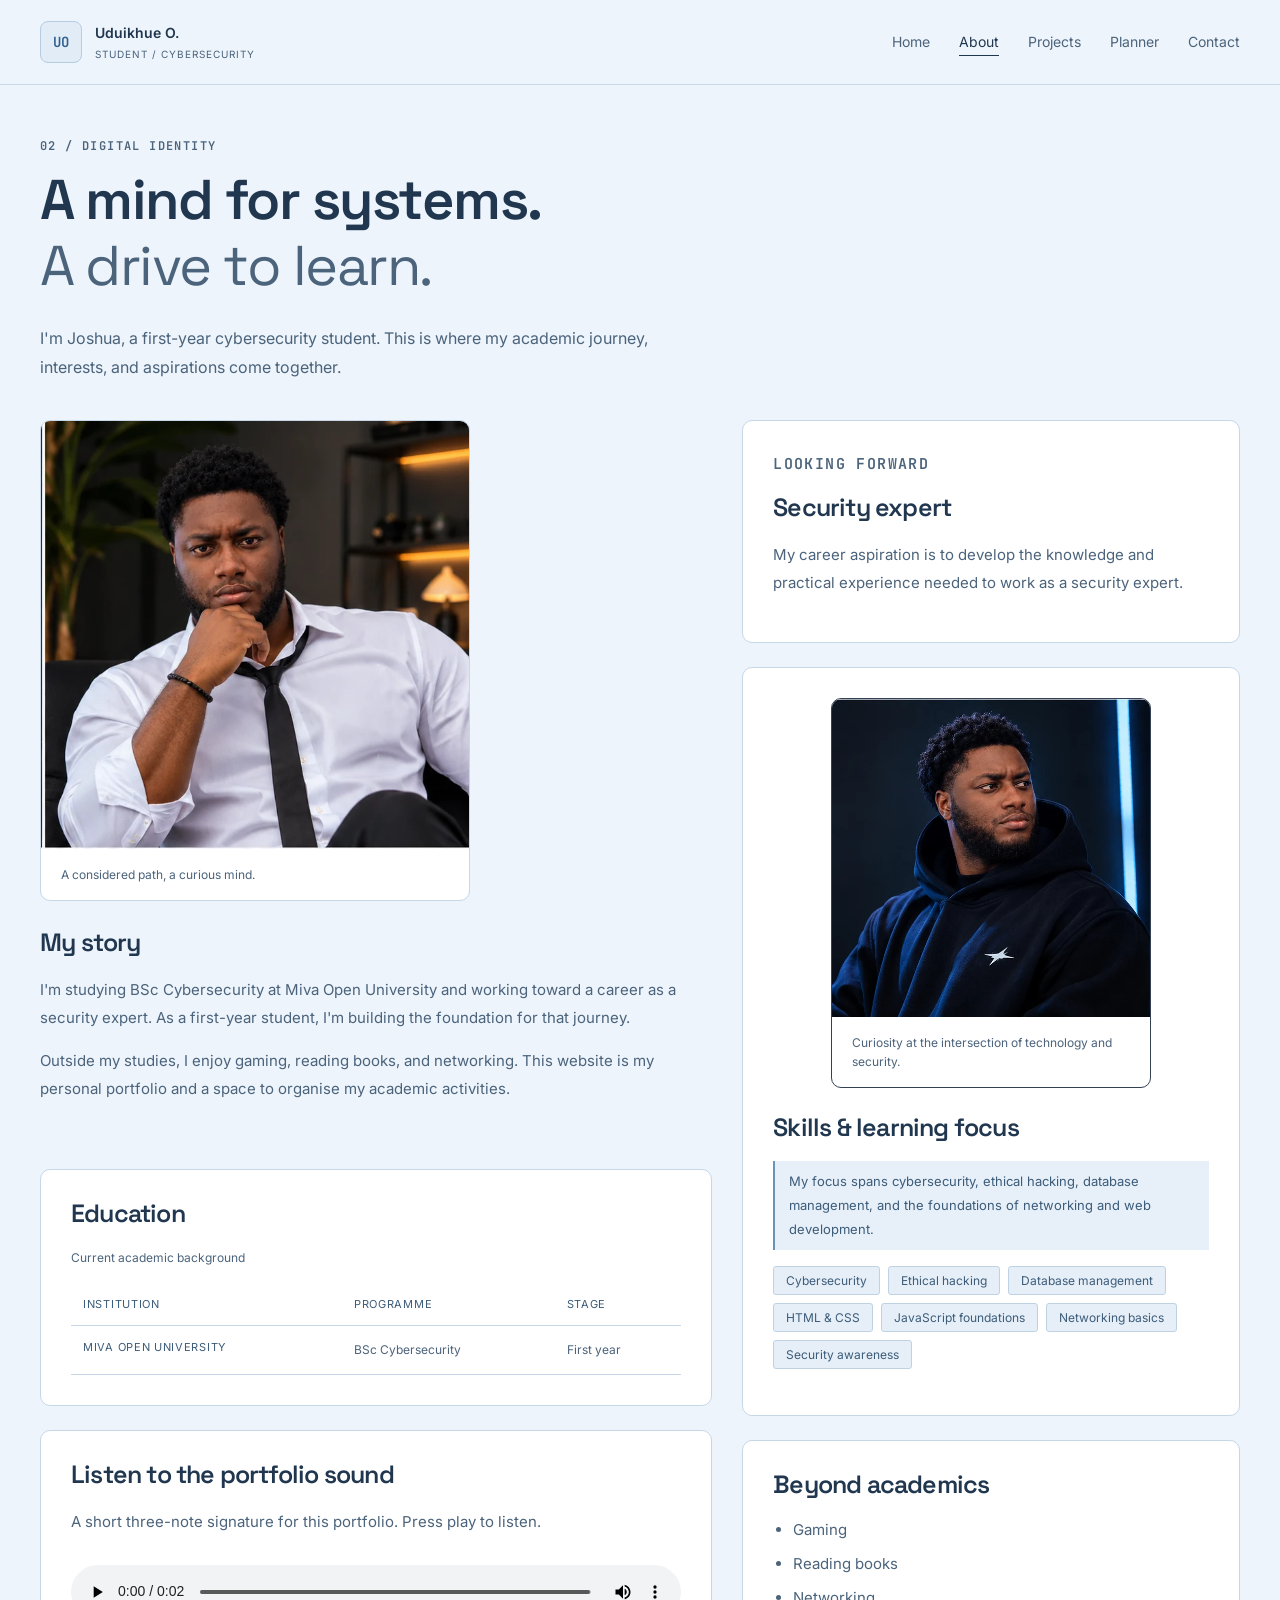
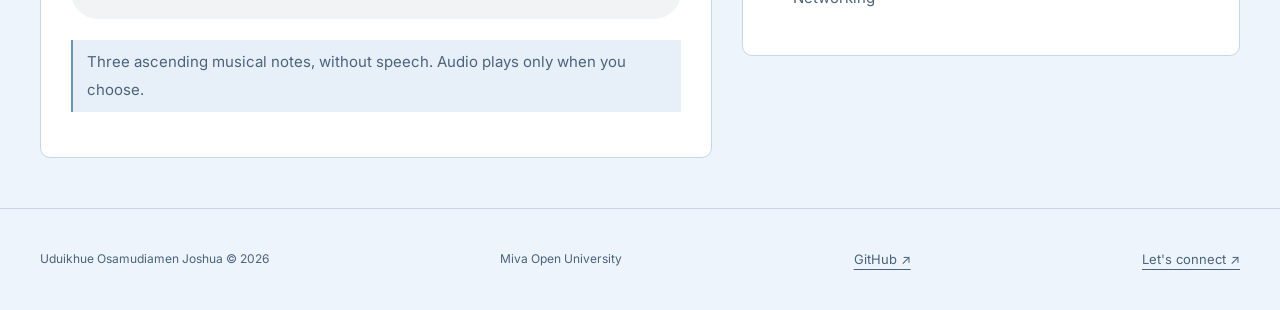
==== commit b19ec10e: "Restore tech composition in a restrained light blue theme" ====
--- a/about.html
+++ b/about.html
@@ -9,7 +9,7 @@
     </title>
     <link rel="icon" href="assets/favicon.svg" type="image/svg+xml">
     <link rel="canonical" href="https://mylesarc.github.io/uduikhue-portfolio/about.html">
-    <meta name="theme-color" content="#f5f4f0">
+    <meta name="theme-color" content="#edf4fb">
     <meta property="og:type" content="website">
     <meta property="og:site_name" content="Uduikhue Osamudiamen">
     <meta property="og:title" content="About | Joshua Uduikhue">
@@ -24,7 +24,7 @@
     <link rel="stylesheet" href="css/tech-theme.css?v=20261102b">
     <script src="js/main.js?v=20261102b" defer>
     </script>
-    <link rel="stylesheet" href="css/mature-theme.css?v=20261102">
+    <link rel="stylesheet" href="css/blue-theme.css?v=20261102">
   </head>
   <body class="page-about">
     <a class="skip" href="#main">
--- a/css/blue-theme.css
+++ b/css/blue-theme.css
@@ -0,0 +1,148 @@
+/* Quiet editorial theme. Layout and interactive selectors remain compatible. */
+:root {
+  color-scheme: light;
+  --paper: #edf4fb;
+  --white: #ffffff;
+  --ink: #20374f;
+  --muted: #4b637b;
+  --teal: #2f608e;
+  --mint: #e1ecf7;
+  --line: #c6d7e8;
+  --surface: #e5eef8;
+  --cyan: #2f608e;
+  --heading: 'Space Grotesk', 'Segoe UI', Arial, sans-serif;
+}
+body { background: var(--paper); color: var(--ink); }
+::selection { background: #cfdfef; color: #20374f; }
+h1,h2,h3,h4 { color: var(--ink); font-family: var(--heading); }
+h1,h2 { font-weight: 600; letter-spacing: -1.5px; }
+h1 em,h2 em { color: #4b637b; }
+p,.panel p,.card p,.callout p,.plain-list { color: var(--muted); }
+a { color: #2f608e; }
+a:hover { color: #234c73; }
+a:focus-visible,button:focus-visible,input:focus-visible,textarea:focus-visible,summary:focus-visible { outline: 3px solid #2f608e; outline-offset: 4px; }
+.site-header { background: var(--paper); border-bottom: 1px solid var(--line); backdrop-filter: none; }
+.header-inner { min-height: 84px; }
+.brand { color: var(--ink); }
+.brand-mark { background: #e1ecf7; color: #2f608e; border: 1px solid #b5cce1; border-radius: 4px; box-shadow: none; }
+.brand small { color: #4b637b; font-family: var(--sans); font-size: 10px; letter-spacing: 1px; }
+nav a { color: #4b637b; font-size: 14px; }
+nav a[aria-current] { color: #20374f; text-decoration: underline; text-underline-offset: 8px; }
+nav a[aria-current]::after { display: none; }
+.menu-toggle { color: #20374f; background: transparent; border-color: #9db6ce; border-radius: 4px; }
+.eyebrow { color: #4b637b; font: 600 12px/1.5 var(--sans); letter-spacing: 1.4px; }
+.eyebrow::before { display: none; }
+.button { background: #2f608e; border-color: #2f608e; color: white; border-radius: 4px; font-weight: 600; transition: background-color .15s ease; }
+.button:hover { color: white; background: #244f77; border-color: #244f77; transform: none; box-shadow: none; }
+.button.secondary,.callout .button { background: transparent; color: #2f608e; border-color: #96b3cd; }
+.button.secondary:hover,.callout .button:hover { background: #dceaf7; color: #244f77; border-color: #2f608e; }
+.text-link { color: #2f608e; text-decoration-color: #96b3cd; }
+.tech-hero { gap: 64px; padding: 65px 0; }
+.tech-hero::before,.portrait-hero-wrap::before,.callout::after,.home-bento .card:first-child::after { display: none; }
+.tech-hero h1 { font-size: clamp(40px,5.1vw,68px); letter-spacing: -2.5px; line-height: 1.12; }
+.tech-hero h1 em { color: #20374f; background: none; -webkit-text-fill-color: currentColor; }
+.hero-copy .intro-name { color: #4b637b; font-family: var(--sans); font-size: 14px; }
+.hero-statement { color: #355674; font-size: 19px; }
+.hero-description { color: #4b637b; font-size: 15px; }
+.scroll-cue { font-family: var(--sans); color: #4b637b; font-size: 11px; letter-spacing: .8px; }
+.scroll-cue span { border-color: #adc5db; color: #2f608e; }
+.portrait-coordinate { display: none; }
+.portrait-photo,.hero-portrait { border: 1px solid #c6d7e8; background: white; border-radius: 5px; box-shadow: none; }
+.portrait-photo img,.portrait-photo:hover img { filter: none; transform: none; }
+.portrait-photo figcaption { color: #4b637b; font-size: 12px; }
+.hero-portrait img { border-bottom-color: #c6d7e8; }
+.hero-portrait figcaption { display: block; color: #20374f; }
+.hero-portrait figcaption small { display: block; margin-top: 3px; color: #4b637b; font: 12px var(--sans); }
+.portrait-reveal,.portrait-reveal.is-pending { opacity: 1; transform: none; transition: none; }
+.meta-strip { border-color: var(--line); }
+.meta-strip>div { border-color: var(--line); }
+.meta-strip small,.meta-strip strong { color: #4b637b; font-family: var(--sans); }
+.meta-strip small { font-size: 11px; letter-spacing: .8px; }
+.meta-strip strong { color: #20374f; font-size: 14px; }
+.section { padding: 60px 0; }
+.home-bento { gap: 24px; }
+.home-bento .card,.home-bento .card:first-child,.home-bento .card:not(:first-child),.card { background: transparent; border-color: var(--line); border-radius: 5px; box-shadow: none; }
+.home-bento .card:first-child { background: white; }
+.home-bento .card:not(:first-child) { border-radius: 0; }
+.home-bento .card h3,.card h2,.card h3 { color: #20374f; }
+.card-number,.tile-label { color: #4b637b; font-family: var(--sans); }
+.card-number { font-size: 12px; }
+.tile-label { font-size: 11px; }
+.callout { background: #e0edf8; border-color: #bfd2e4; border-radius: 5px; padding: 36px; }
+.callout h2 { color: #20374f; font-size: 28px; }
+.site-footer { border-color: var(--line); }
+.footer-inner,.footer-inner>span:nth-child(2) { color: #4b637b; font-family: var(--sans); font-size: 12px; }
+.page-intro { padding: 52px 0 38px; }
+.page-intro h1 { font-size: clamp(36px,4.4vw,56px); line-height: 1.18; }
+.page-intro .lead { color: #4b637b; font-size: 16px; }
+.panel,.skills-panel { background: white; border-color: var(--line); border-radius: 5px; box-shadow: none; }
+.biography-panel { background: transparent; }
+.panel h2,.skills-panel h2 { color: #20374f; font-size: 25px; font-weight: 600; }
+.skills-panel { --line: #c6d7e8; }
+.note,.skills-panel .note { background: #e7f0f9; color: #3c5c79; border-color: #6b92b7; }
+.skill-list li,.tag { background: #e6eff8; color: #3c5c79; border-color: #bfd2e4; font-family: var(--sans); font-size: 12px; letter-spacing: 0; border-radius: 3px; }
+caption,td { color: #4b637b; }
+th { color: #3c5c79; font-family: var(--sans); font-size: 11px; }
+.project-grid .card { background: white; }
+.project-grid .card:first-child h2,.project-grid .card:not(:first-child) h2 { color: #20374f; font-weight: 600; }
+.project-details { border-color: var(--line); }
+.project-details summary { color: #2f608e; }
+.phase-label { color: #4b637b; border-color: #acc4db; font-family: var(--sans); font-size: 11px; letter-spacing: .8px; }
+.field label { color: #20374f; }
+.field input,.field textarea { background: #fff; color: #20374f; border-color: #708eab; border-radius: 4px; font-size: 16px; }
+.field input::placeholder,.field textarea::placeholder,.field small { color: #4b637b; }
+.field-error { color: #9c3028; }
+[aria-invalid='true'] { background: #fff7f5!important; border-color: #b34b40!important; }
+.form-status,.lab-status { color: #2f608e; }
+.empty-state { background: #f1f6fc; border-color: #a9c1d8; border-radius: 4px; }
+.empty-symbol { color: #2f608e; background: #e0ecf8; }
+.empty-state h3,.task-label { color: #20374f; }
+.task-row { border-color: var(--line); }
+.is-complete .task-label span { color: #4b637b; }
+.task-label input { accent-color: #2f608e; }
+.delete-task { background: #fff; color: #93413a; border-color: #c59b94; border-radius: 4px; }
+.delete-task:hover { color: #7d2925; background: #f9eeeb; }
+.task-summary,.section-photo figcaption,.contact-item small,.contact-item>span,.step-list li { color: #4b637b; }
+.contact-item a { color: #2f608e; }
+.step-list li::before { color: #2f608e; }
+.accent-rule { background: #8aaccb; }
+.skip { color: white; background: #2f608e; }
+.security-tool { background: white; border-color: #bfd2e4; border-radius: 5px; }
+.security-tool ul { color: #4b637b; }
+.security-tool meter { accent-color: #2f608e; }
+.message-example { background: #f1f6fc; border-color: #bfd2e4; border-radius: 4px; }
+.message-example p,.lab-source { color: #4b637b; }
+.lab-source a { color: #2f608e; }
+@media(max-width:1050px) and (min-width:701px) {
+  .tech-hero { gap: 30px; }
+  .tech-hero h1 { font-size: clamp(38px,4.8vw,54px); }
+}
+@media(max-width:700px) {
+  .header-inner { min-height: 76px; }
+  nav a[aria-current] { color: #20374f; background: #dceaf7; }
+  .tech-hero { padding: 38px 0; gap: 30px; }
+  .tech-hero h1 { font-size: clamp(34px,8.8vw,56px); letter-spacing: -1.6px; }
+  .hero-statement { font-size: 17px; }
+  .page-intro h1 { font-size: 35px; letter-spacing: -1px; }
+  .callout { padding: 25px; }
+}
+
+/* Restore the original technology character with a quieter light-blue finish. */
+h1,h2,h3,h4 { font-family: var(--heading); }
+.eyebrow,.phase-label,.tile-label,.tag { font-family: var(--mono); }
+.tech-hero h1 { font-weight: 500; }
+.portrait-coordinate { display: flex; color: #4b637b; }
+.portrait-coordinate span { color: #4b637b; }
+.identity-terminal { background: #f7faff; border-color: #bfd2e4; border-radius: 8px; }
+.terminal-bar { border-color: #c6d7e8; }
+.terminal-bar small,.identity-terminal dt { color: #4b637b; }
+.terminal-bar i { background: #9bb5ce; }
+.terminal-bar i:last-child { background: #6c98be; }
+.identity-terminal dd { color: #294c6d; }
+.identity-terminal dl>div:last-child dd,.terminal-cursor { color: #2f608e; }
+.panel,.card,.project-grid .card,.home-bento .card:first-child,.security-tool { border-radius: 10px; }
+.home-bento .card:first-child,.callout { background: #e0edf8; }
+.brand-mark { border-radius: 8px; }
+.portrait-photo,.hero-portrait { border-radius: 10px; }
+.tech-hero::before,.portrait-hero-wrap::before,.callout::after,.home-bento .card:first-child::after { display: none; }
+.button:hover,.portrait-photo:hover img { transform: none; box-shadow: none; }
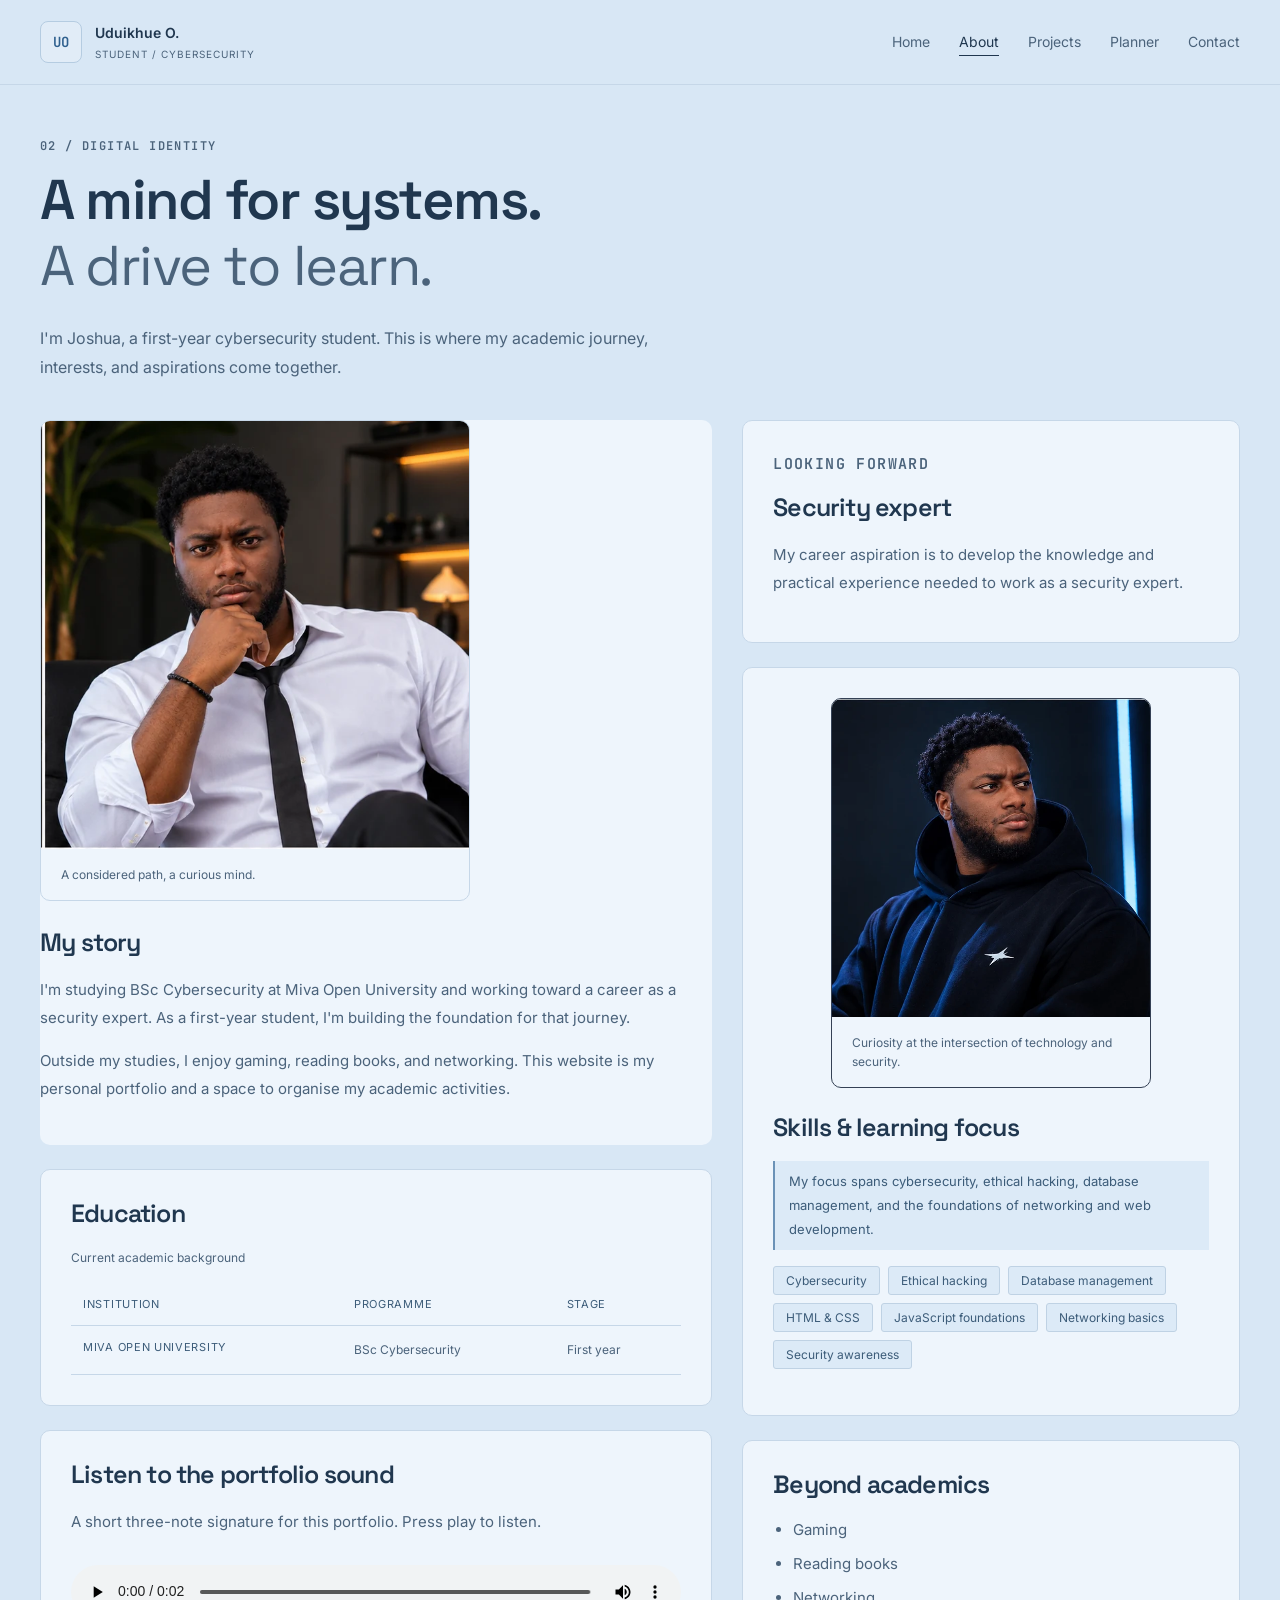
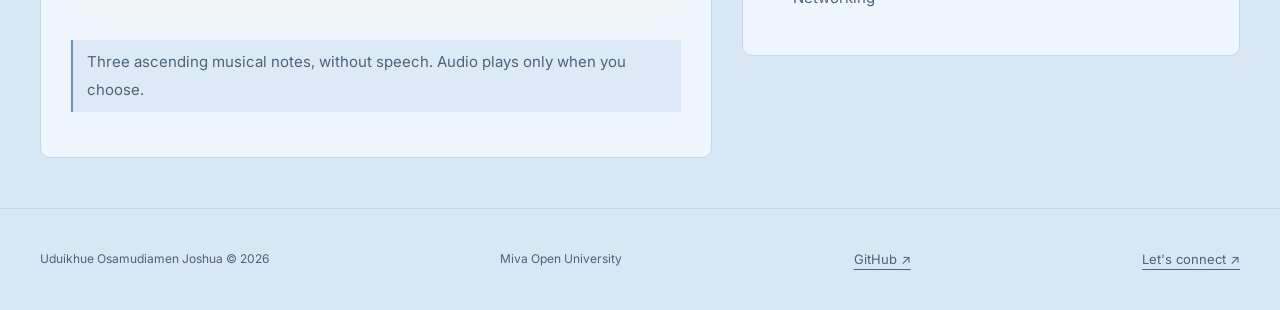
==== commit 755abf2f: "Deepen blue palette and add accessible section motion" ====
--- a/about.html
+++ b/about.html
@@ -9,7 +9,7 @@
     </title>
     <link rel="icon" href="assets/favicon.svg" type="image/svg+xml">
     <link rel="canonical" href="https://mylesarc.github.io/uduikhue-portfolio/about.html">
-    <meta name="theme-color" content="#edf4fb">
+    <meta name="theme-color" content="#d8e7f5">
     <meta property="og:type" content="website">
     <meta property="og:site_name" content="Uduikhue Osamudiamen">
     <meta property="og:title" content="About | Joshua Uduikhue">
@@ -24,7 +24,8 @@
     <link rel="stylesheet" href="css/tech-theme.css?v=20261102b">
     <script src="js/main.js?v=20261102b" defer>
     </script>
-    <link rel="stylesheet" href="css/blue-theme.css?v=20261102">
+    <link rel="stylesheet" href="css/blue-theme.css?v=20261102c">
+    <script src="js/section-motion.js?v=20261102c" defer></script>
   </head>
   <body class="page-about">
     <a class="skip" href="#main">
--- a/css/blue-theme.css
+++ b/css/blue-theme.css
@@ -146,3 +146,37 @@
 .portrait-photo,.hero-portrait { border-radius: 10px; }
 .tech-hero::before,.portrait-hero-wrap::before,.callout::after,.home-bento .card:first-child::after { display: none; }
 .button:hover,.portrait-photo:hover img { transform: none; box-shadow: none; }
+/* Deeper blue surfaces with restrained, varied motion. */
+:root { --paper: #d8e7f5; --white: #f4f8fd; --surface: #c5daed; }
+body,.site-header { background: #d8e7f5; }
+.panel,.card,.project-grid .card,.security-tool { background: #eef5fc; }
+.home-bento .card:first-child,.callout { background: #c5daed; }
+.identity-terminal { background: #e6f0fa; }
+.portrait-photo,.hero-portrait { background: #eef5fc; }
+.note,.skills-panel .note,.skill-list li,.tag { background: #dceaf7; }
+.message-example { background: #e1edf8; }
+.section-motion { transition: opacity .65s ease, transform .65s cubic-bezier(.2,.7,.3,1); }
+.section-motion.motion-pending { opacity: 0; transform: translateY(22px); }
+.section-motion.motion-pending[data-motion='left'] { transform: translateX(-20px); }
+.section-motion.motion-pending[data-motion='right'] { transform: translateX(20px); }
+.section-motion.motion-pending[data-motion='scale'] { transform: scale(.975); }
+.tech-hero .hero-copy { animation: intro-rise .7s ease both; }
+.tech-hero .hero-visual { animation: intro-rise .85s .1s ease both; }
+@keyframes intro-rise { from { opacity: 0; transform: translateY(18px); } to { opacity: 1; transform: none; } }
+.motion-enter { animation: intro-rise .65s ease both; }
+.motion-enter[data-motion='left'] { animation-name: intro-left; }
+.motion-enter[data-motion='right'] { animation-name: intro-right; }
+.motion-enter[data-motion='scale'] { animation-name: intro-scale; }
+@keyframes intro-left { from { opacity: 0; transform: translateX(-18px); } to { opacity: 1; transform: none; } }
+@keyframes intro-right { from { opacity: 0; transform: translateX(18px); } to { opacity: 1; transform: none; } }
+@keyframes intro-scale { from { opacity: 0; transform: scale(.975); } to { opacity: 1; transform: none; } }
+@media(hover:hover) and (pointer:fine) {
+  .card,.button { transition: transform .25s ease, background-color .2s ease; }
+  .card:hover { transform: translateY(-3px); }
+  .button:hover { transform: translateY(-2px); }
+}
+@media(prefers-reduced-motion:reduce) {
+  .section-motion,.section-motion.motion-pending { opacity: 1!important; transform: none!important; transition: none!important; }
+  .tech-hero .hero-copy,.tech-hero .hero-visual,.motion-enter { animation: none; }
+  .card:hover,.button:hover { transform: none; }
+}
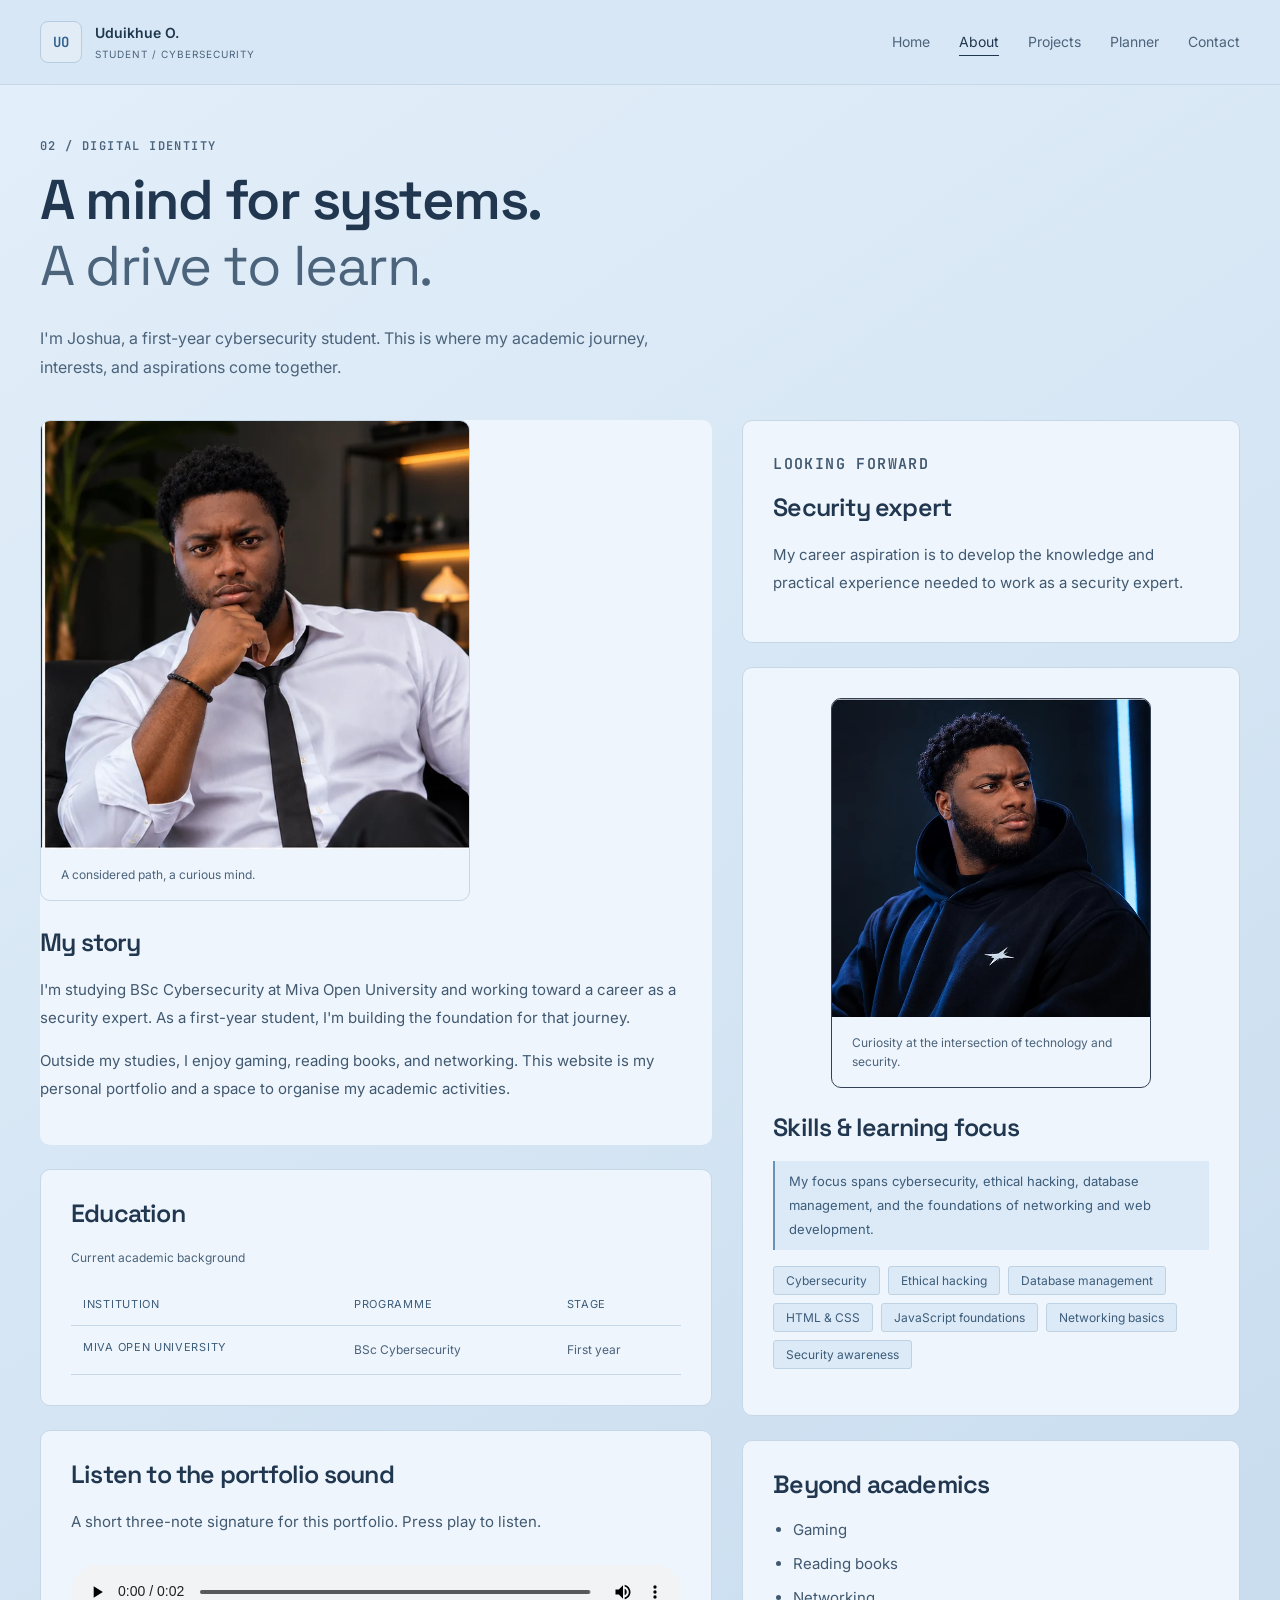
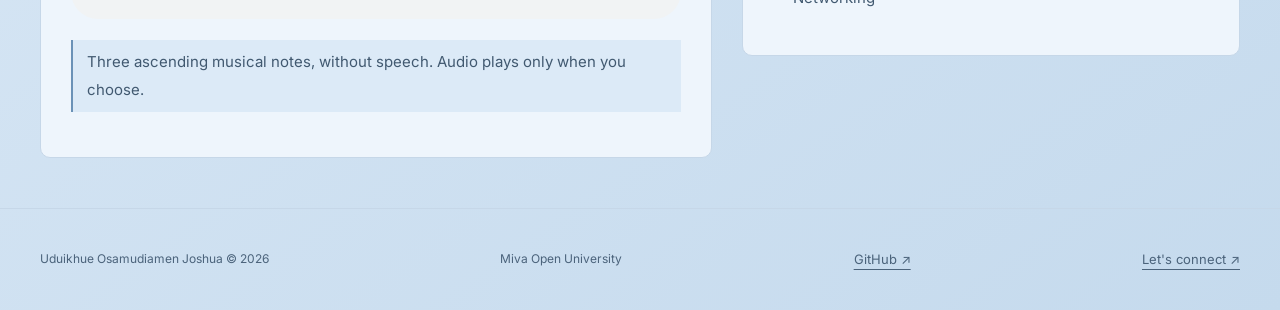
==== commit c2d11742: "Add restrained blue gradients" ====
--- a/about.html
+++ b/about.html
@@ -24,7 +24,7 @@
     <link rel="stylesheet" href="css/tech-theme.css?v=20261102b">
     <script src="js/main.js?v=20261102b" defer>
     </script>
-    <link rel="stylesheet" href="css/blue-theme.css?v=20261102c">
+    <link rel="stylesheet" href="css/blue-theme.css?v=20261102d">
     <script src="js/section-motion.js?v=20261102c" defer></script>
   </head>
   <body class="page-about">
--- a/css/blue-theme.css
+++ b/css/blue-theme.css
@@ -180,3 +180,16 @@
   .tech-hero .hero-copy,.tech-hero .hero-visual,.motion-enter { animation: none; }
   .card:hover,.button:hover { transform: none; }
 }
+
+/* A quiet blue gradient gives the page depth while keeping reading surfaces clear. */
+body {
+  background: linear-gradient(145deg, #e3effa 0%, #d8e7f5 42%, #c5daed 100%);
+}
+.tech-hero {
+  background: radial-gradient(ellipse at 85% 45%, #bcd6ee 0%, transparent 56%);
+}
+.callout,.home-bento .card:first-child {
+  background: linear-gradient(135deg, #e2eef9, #c0d7ec);
+}
+
+:root { --muted: #415970; }
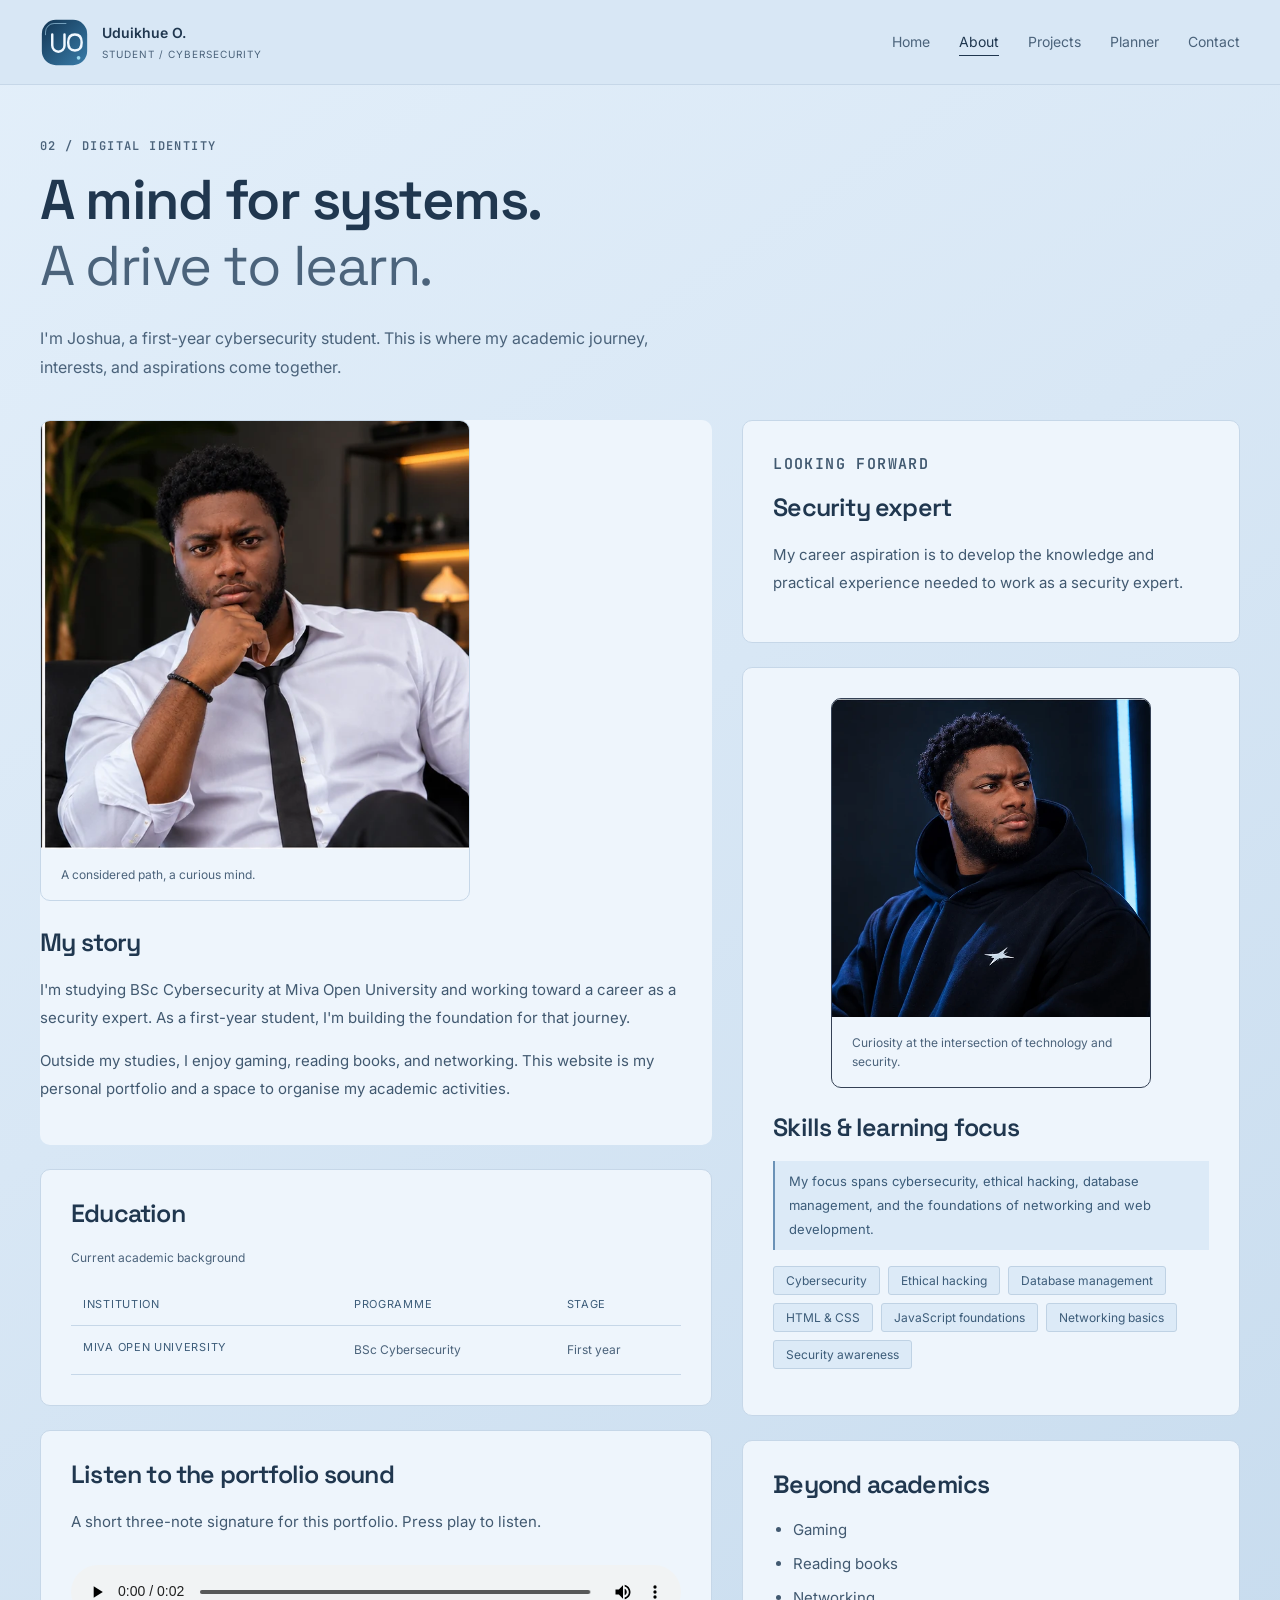
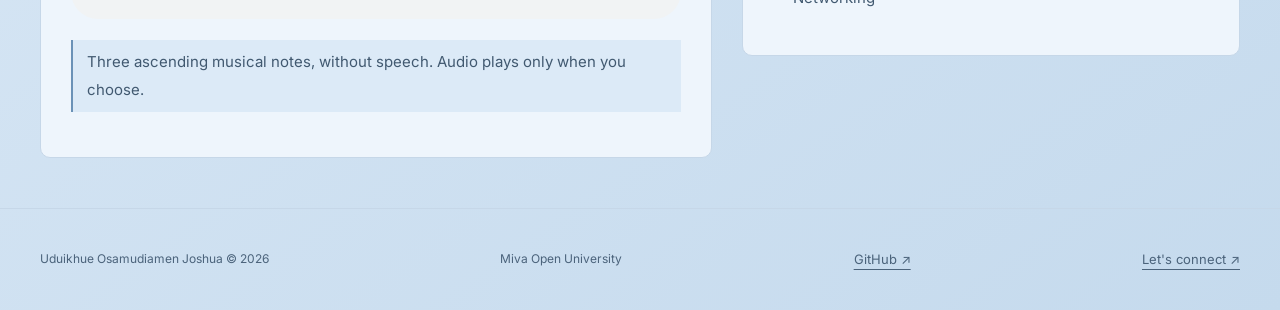
==== commit 91a6bf2f: "Add custom monogram and accessible first-visit preloader" ====
--- a/about.html
+++ b/about.html
@@ -7,7 +7,7 @@
     <title>
       About | Joshua Uduikhue
     </title>
-    <link rel="icon" href="assets/favicon.svg" type="image/svg+xml">
+    <link rel="icon" href="assets/favicon.svg?v=20261104" type="image/svg+xml">
     <link rel="canonical" href="https://mylesarc.github.io/uduikhue-portfolio/about.html">
     <meta name="theme-color" content="#d8e7f5">
     <meta property="og:type" content="website">
@@ -24,19 +24,19 @@
     <link rel="stylesheet" href="css/tech-theme.css?v=20261102b">
     <script src="js/main.js?v=20261102b" defer>
     </script>
-    <link rel="stylesheet" href="css/blue-theme.css?v=20261102d">
+    <link rel="stylesheet" href="css/blue-theme.css?v=20261103a">
     <script src="js/section-motion.js?v=20261102c" defer></script>
+    <link rel="stylesheet" href="css/branding.css?v=20261104">
   </head>
   <body class="page-about">
+    <script src="js/branding.js?v=20261104"></script>
     <a class="skip" href="#main">
       Skip to content
     </a>
     <header class="site-header">
       <div class="wrap header-inner">
         <a class="brand" href="index.html">
-          <span class="brand-mark" aria-hidden="true">
-            UO
-          </span>
+          <span class="brand-mark" aria-hidden="true"><img src="assets/logo.svg" alt="UO monogram" width="49" height="49"></span>
           <span>
             <strong>
               Uduikhue O.
--- a/css/blue-theme.css
+++ b/css/blue-theme.css
@@ -193,3 +193,19 @@
 }
 
 :root { --muted: #415970; }
+
+@media (max-width: 700px) {
+  /* On phones the portrait sits below the introduction. Follow that layout. */
+  .tech-hero {
+    background: radial-gradient(ellipse 100% 42% at 50% 72%, #bcd6ee, transparent 100%);
+  }
+  .portrait-hero-wrap {
+    width: 100%;
+    justify-self: center;
+  }
+  .js nav.is-open {
+    background: linear-gradient(145deg, #e3effa, #d8e7f5);
+    border-top: 1px solid var(--line);
+  }
+}
+
--- a/css/branding.css
+++ b/css/branding.css
@@ -0,0 +1,20 @@
+
+/* Personal monogram and first-visit introduction. */
+.brand .brand-mark { width: 49px; height: 49px; flex: 0 0 49px; padding: 0; border: 0; background: transparent; border-radius: 15px; }
+.brand-mark img { display: block; width: 100%; height: 100%; }
+.brand:hover .brand-mark { transform: translateY(-2px) rotate(-3deg); }
+.brand .brand-mark { transition: transform .25s ease; }
+.portfolio-loader { position: fixed; inset: 0; z-index: 10000; display: grid; place-items: center; background: #d8e7f5; pointer-events: none; animation: loader-exit .35s ease 1.1s forwards; }
+.portfolio-loader__content { display: grid; justify-items: center; gap: 18px; }
+.portfolio-loader img { width: 86px; height: 86px; animation: logo-arrive .7s cubic-bezier(.2,.8,.2,1) both; }
+.portfolio-loader__name { color: #20374f; font: 600 17px var(--heading); letter-spacing: .02em; }
+.portfolio-loader__track { width: 112px; height: 3px; overflow: hidden; border-radius: 4px; background: #b9cee1; }
+.portfolio-loader__track::after { content: ''; display: block; height: 100%; background: #2f608e; transform-origin: left; animation: loader-line 1s ease both; }
+@keyframes logo-arrive { from { opacity: 0; transform: translateY(12px) scale(.92); } to { opacity: 1; transform: none; } }
+@keyframes loader-line { from { transform: scaleX(0); } to { transform: scaleX(1); } }
+@keyframes loader-exit { to { opacity: 0; visibility: hidden; } }
+@media (prefers-reduced-motion: reduce) {
+  .portfolio-loader { display: none; }
+  .brand .brand-mark { transition: none; }
+  .brand:hover .brand-mark { transform: none; }
+}
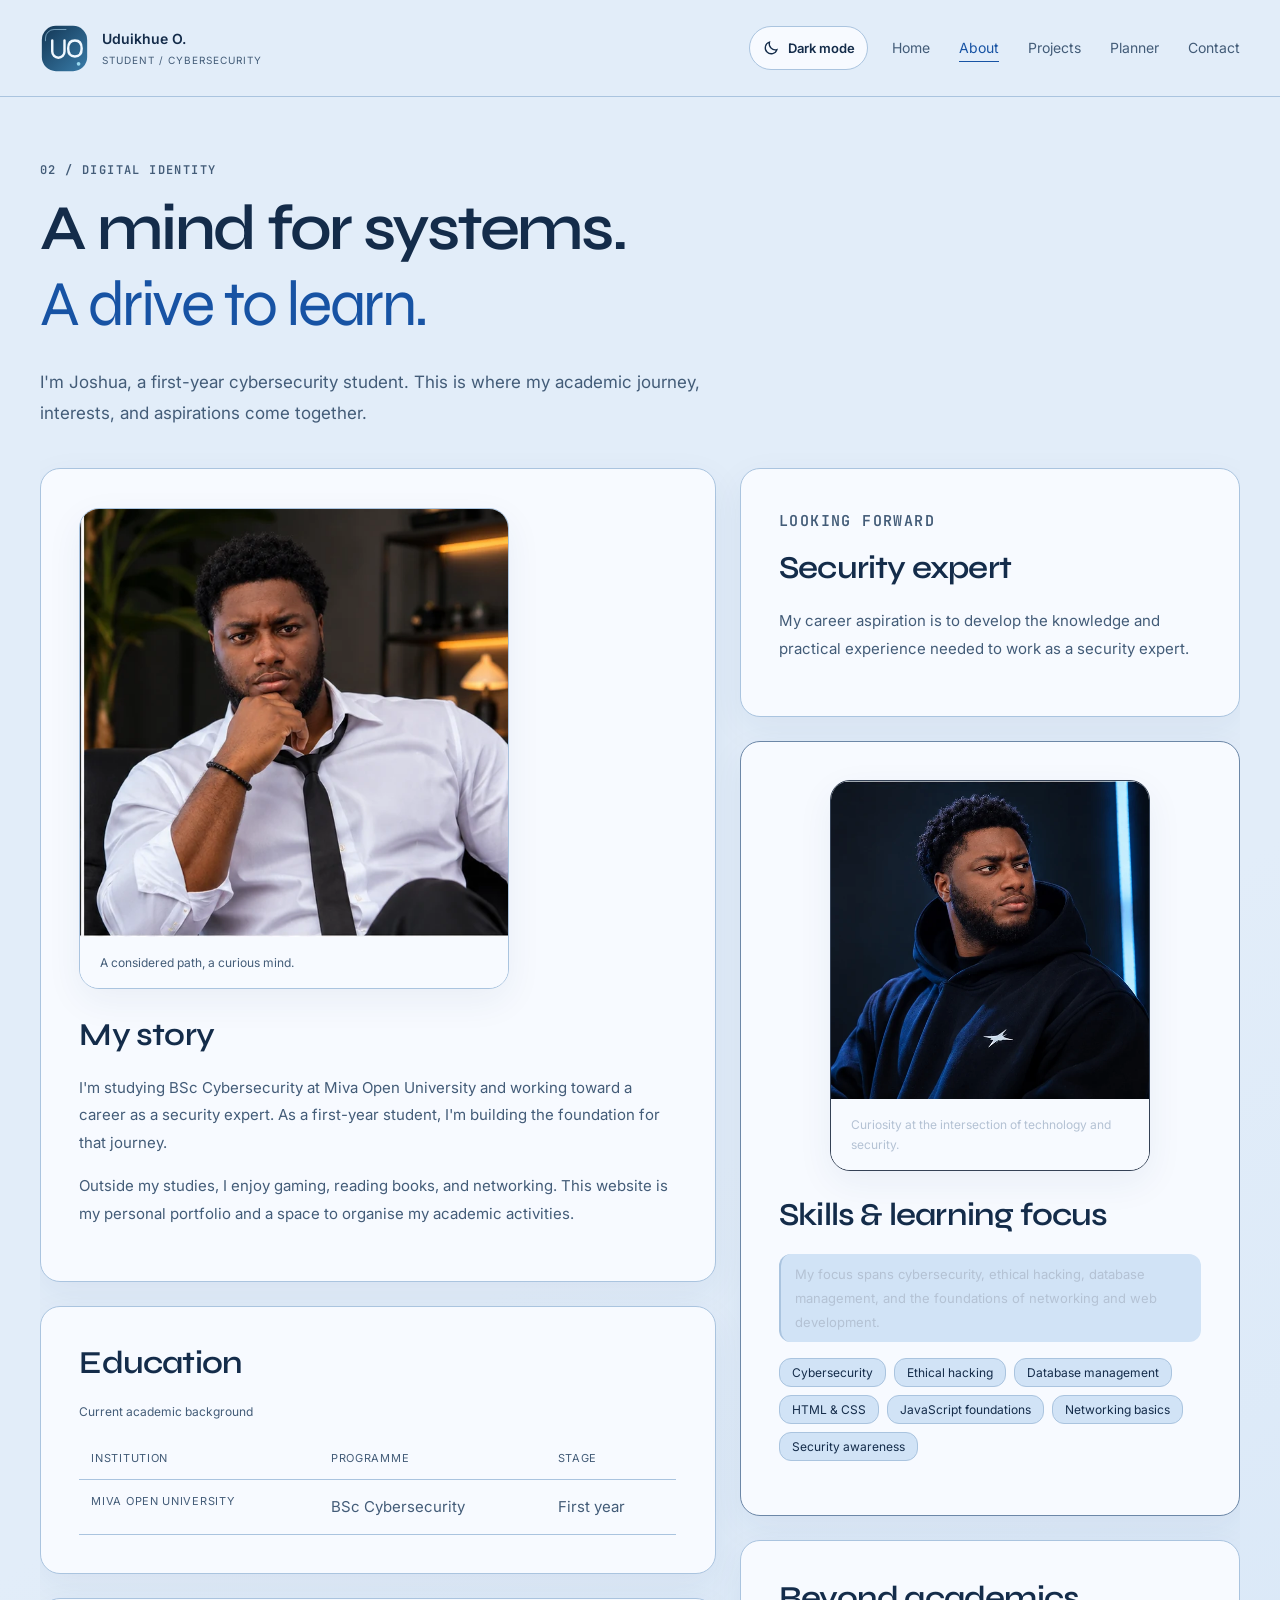
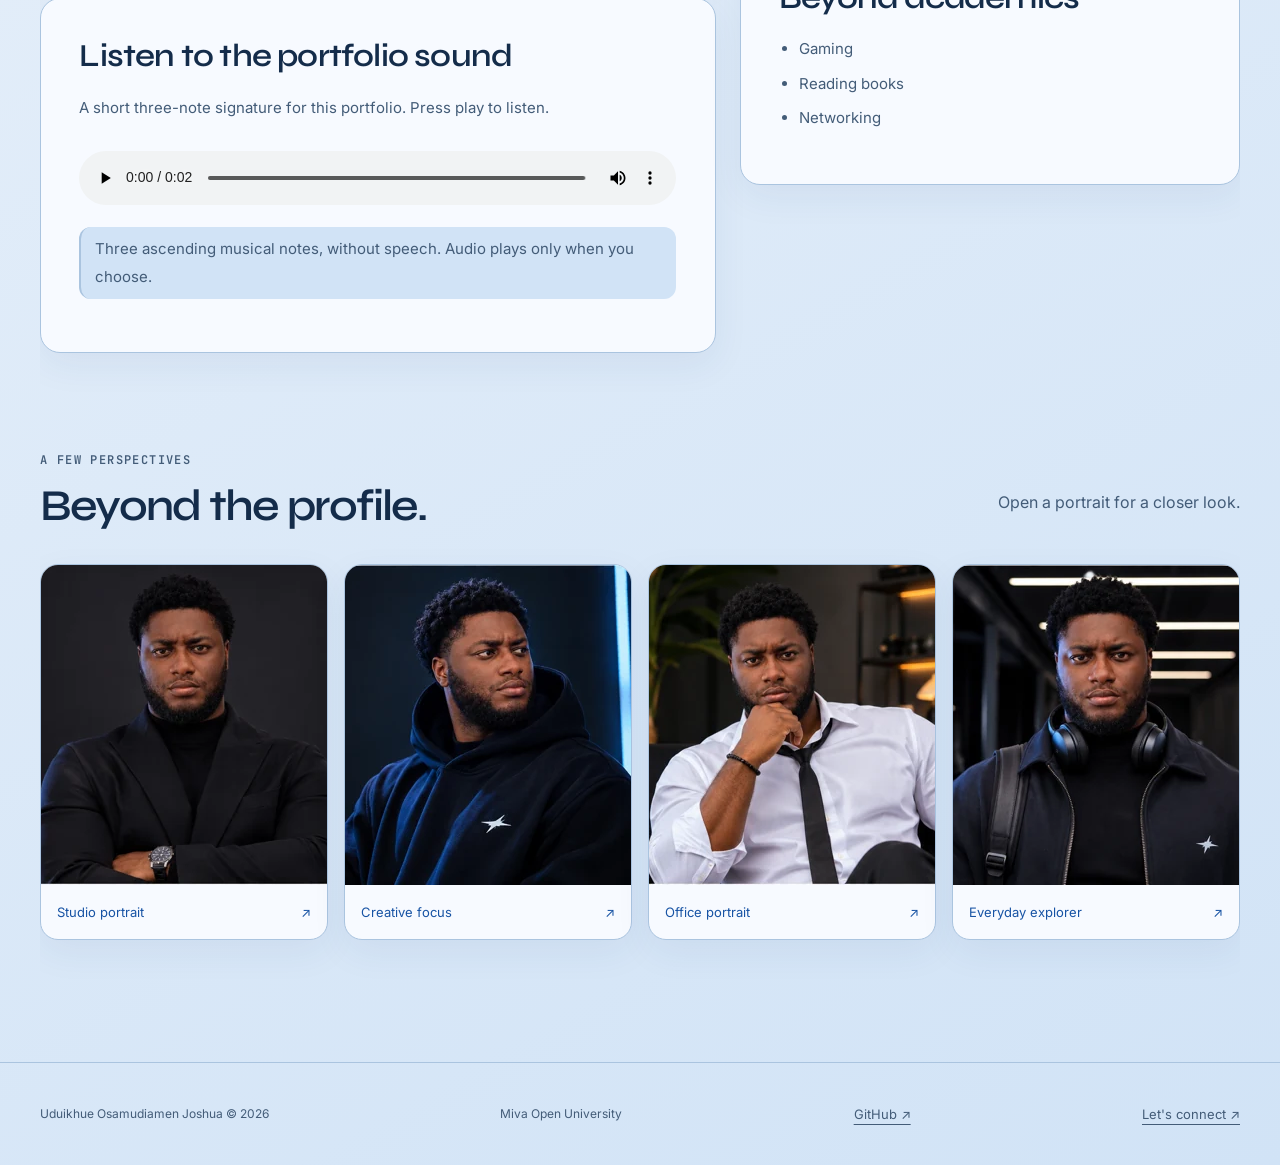
==== commit 688897e4: "Refresh portfolio with blue themes, portrait carousel and interactive gallery" ====
--- a/about.html
+++ b/about.html
@@ -2,6 +2,7 @@
 <html lang="en">
   <head>
     <meta charset="UTF-8">
+    <script src="js/theme.js?v=20261104"></script>
     <meta name="viewport" content="width=device-width, initial-scale=1">
     <meta name="description" content="Explore Joshua’s academic background, interests, and path toward a career in cybersecurity.">
     <title>
@@ -25,11 +26,16 @@
     <script src="js/main.js?v=20261102b" defer>
     </script>
     <link rel="stylesheet" href="css/blue-theme.css?v=20261103a">
-    <script src="js/section-motion.js?v=20261102c" defer></script>
+    <script src="js/section-motion.js?v=20261104c" defer></script>
     <link rel="stylesheet" href="css/branding.css?v=20261104">
-  </head>
+  <link rel="stylesheet" href="css/design-system.css?v=20261104">
+  <link rel="stylesheet" href="css/portraits.css?v=20261104">
+<link rel="stylesheet" href="css/motion.css?v=20261104c">
+<link rel="stylesheet" href="css/interactions.css?v=20261104">
+<script src="js/interactions.js?v=20261104" defer></script>
+</head>
   <body class="page-about">
-    <script src="js/branding.js?v=20261104"></script>
+    <script src="js/branding.js?v=20261104c"></script>
     <a class="skip" href="#main">
       Skip to content
     </a>
@@ -46,9 +52,14 @@
             </small>
           </span>
         </a>
-        <button class="menu-toggle" type="button" aria-expanded="false" aria-controls="navigation">
+        <div class="header-actions">
+        <button class="theme-toggle" type="button" hidden aria-label="Switch to dark mode" aria-pressed="false">
+          <svg viewBox="0 0 24 24" fill="none" stroke="currentColor" stroke-width="1.7" aria-hidden="true"><path d="M20 14a8 8 0 0 1-10-10 8 8 0 1 0 10 10Z"/></svg><span>Dark mode</span>
+        </button>
+        <button class="menu-toggle"  type="button" aria-expanded="false" aria-controls="navigation">
           Menu
         </button>
+        </div>
         <nav id="navigation" aria-label="Main navigation">
           <a href="index.html">
             Home
@@ -220,7 +231,8 @@
           </section>
         </aside>
       </div>
-    </main>
+    <section class="portrait-gallery" aria-labelledby="gallery-title"><div class="section-heading"><div><p class="eyebrow">A few perspectives</p><h2 id="gallery-title">Beyond the profile.</h2></div><p>Open a portrait for a closer look.</p></div><div class="gallery-grid"><a class="gallery-item" href="assets/images/portraits/formal-studio.webp" data-caption="Studio portrait"><img src="assets/images/portraits/formal-studio-320.webp" alt="Joshua in a black blazer with arms folded." width="320" height="320" loading="lazy" decoding="async"><span>Studio portrait<span aria-hidden="true"> &nearr;</span></span></a><a class="gallery-item" href="assets/images/portraits/creative-tech.webp" data-caption="Creative focus"><img src="assets/images/portraits/creative-tech-320.webp" alt="Joshua wearing a dark hoodie with blue lighting." width="320" height="320" loading="lazy" decoding="async"><span>Creative focus<span aria-hidden="true"> &nearr;</span></span></a><a class="gallery-item" href="assets/images/portraits/executive-office.webp" data-caption="Office portrait"><img src="assets/images/portraits/executive-office-320.webp" alt="Joshua seated in an office wearing a white shirt and tie." width="320" height="320" loading="lazy" decoding="async"><span>Office portrait<span aria-hidden="true"> &nearr;</span></span></a><a class="gallery-item" href="assets/images/portraits/urban-professional.webp" data-caption="Everyday explorer"><img src="assets/images/portraits/urban-professional-320.webp" alt="Joshua wearing a dark jacket and headphones." width="320" height="320" loading="lazy" decoding="async"><span>Everyday explorer<span aria-hidden="true"> &nearr;</span></span></a></div></section>
+</main>
     <footer class="site-footer">
       <div class="wrap footer-inner">
         <span>
--- a/css/design-system.css
+++ b/css/design-system.css
@@ -0,0 +1,156 @@
+@font-face {
+  font-family: Syne;
+  src: url('../assets/fonts/Syne-Variable.ttf') format('truetype');
+  font-weight: 400 800;
+  font-display: swap;
+}
+:root {
+  color-scheme: light;
+  --paper: #e2edf9;
+  --white: #f7faff;
+  --surface: #d1e3f6;
+  --ink: #142c4a;
+  --muted: #435c78;
+  --teal: #1753a4;
+  --cyan: #1753a4;
+  --line: #aac4df;
+  --mint: #dceafa;
+  --field: #fff;
+  --field-line: #6c87a7;
+  --error: #a22c3a;
+  --error-bg: #fff1f2;
+  --button-ink: #fff;
+  --shadow: 0 12px 36px #183e7110;
+  --heading: Syne, 'Space Grotesk', sans-serif;
+  --space-1: 8px;
+  --space-2: 16px;
+  --space-3: 24px;
+  --space-4: 32px;
+  --space-6: 48px;
+  --space-8: 64px;
+}
+:root[data-theme='dark'] {
+  color-scheme: dark;
+  --paper: #091424;
+  --white: #101f34;
+  --surface: #172e4b;
+  --ink: #eaf3ff;
+  --muted: #adc1db;
+  --teal: #90c4ff;
+  --cyan: #90c4ff;
+  --line: #365473;
+  --mint: #183352;
+  --field: #0b192c;
+  --field-line: #6583a7;
+  --error: #ffb4c0;
+  --error-bg: #381b2a;
+  --button-ink: #091424;
+  --shadow: 0 12px 36px #00000020;
+}
+body { background: linear-gradient(150deg, var(--paper), var(--paper) 45%, var(--surface)); color: var(--ink); font-size: 16px; line-height: 1.7; }
+.wrap { width: min(1200px, calc(100% - 64px)); }
+h1,h2,h3,h4 { color: var(--ink); font-family: var(--heading); line-height: 1.15; text-wrap: balance; }
+h1,h2 { letter-spacing: -.04em; }
+h3 { letter-spacing: -.025em; }
+p,.panel p,.card p,.callout p,.plain-list,.security-tool ul,.message-example p,.lab-source,
+caption,td,.footer-inner,.footer-inner>span:nth-child(2),.step-list li { color: var(--muted); }
+a,.text-link,.contact-item a,.lab-source a,.project-details summary { color: var(--teal); }
+a:hover { color: var(--ink); }
+.site-header { background: var(--paper); border-color: var(--line); }
+.header-inner { gap: 24px; min-height: 96px; flex-wrap: wrap; }
+.brand { color: var(--ink); }
+.brand small,.eyebrow,.intro-name,.hero-copy .intro-name,.scroll-cue,
+.portrait-coordinate,.portrait-coordinate span,.card-number,.tile-label,.phase-label { color: var(--muted); }
+.header-actions { display: flex; align-items: center; gap: 12px; margin-left: auto; }
+.theme-toggle { display: inline-flex; align-items: center; gap: 8px; min-height: 44px; padding: 8px 12px; background: var(--white); color: var(--ink); border: 1px solid var(--line); border-radius: 99px; font-size: 13px; font-weight: 600; }
+.theme-toggle svg { width: 18px; height: 18px; }
+nav a { color: var(--muted); font-size: 14px; }
+nav a[aria-current] { color: var(--teal); }
+.menu-toggle { color: var(--ink); border-color: var(--line); border-radius: 10px; }
+.panel,.skills-panel,.card,.project-grid .card,.home-bento .card:first-child,
+.home-bento .card:not(:first-child),.security-tool {
+  background: var(--white); border: 1px solid var(--line); border-radius: 20px; box-shadow: var(--shadow);
+}
+.skills-panel { --line: inherit; border-color: var(--field-line); }
+.panel,.card-body,.security-tool { padding: clamp(24px, 3vw, 40px); }
+.panel h2,.skills-panel h2,.card h2,.card h3,.home-bento .card h3,
+.project-grid .card:first-child h2,.project-grid .card:not(:first-child) h2 { color: var(--ink); }
+.panel h2 { font-size: clamp(25px, 3vw, 32px); }
+.panel p,.card p,.plain-list,.security-tool p,.security-tool li,td { font-size: 15px; }
+.section,.security-labs { padding-block: 72px; }
+.page-intro { padding-block: 64px 40px; }
+.page-intro h1 { font-size: clamp(40px, 5vw, 64px); }
+.page-intro .lead,.hero-description { color: var(--muted); font-size: 17px; max-width: 65ch; }
+.tech-hero { gap: 64px; padding-block: 72px; background: radial-gradient(ellipse at 85% 45%, var(--surface), transparent 65%); }
+.tech-hero h1 { font-size: clamp(44px, 5.4vw, 72px); line-height: 1.06; font-weight: 700; }
+.tech-hero h1 em,h1 em,h2 em { color: var(--teal); -webkit-text-fill-color: currentColor; }
+.hero-statement { color: var(--ink); font-size: clamp(18px, 2vw, 22px); line-height: 1.5; }
+.section-heading { margin-bottom: 32px; }
+.cards,.two-column,.planner-layout,.contact-layout { gap: 24px; }
+.home-bento .card:first-child,.callout { background: linear-gradient(130deg, var(--white), var(--surface)); }
+.callout { padding: clamp(24px,4vw,48px); border: 1px solid var(--line); border-radius: 24px; }
+.callout h2 { color: var(--ink); }
+.button { min-height: 48px; padding: 12px 22px; background: var(--teal); color: var(--button-ink); border: 1px solid var(--teal); border-radius: 12px; }
+.button:hover { background: var(--ink); color: var(--paper); border-color: var(--ink); }
+.button.secondary,.callout .button { background: var(--white); color: var(--teal); border-color: var(--line); }
+.button.secondary:hover,.callout .button:hover { background: var(--surface); color: var(--ink); border-color: var(--teal); }
+.meta-strip { background: var(--surface); border-radius: 16px; border-color: var(--line); }
+.meta-strip>div { padding: 24px; border-color: var(--line); }
+.meta-strip small,.meta-strip strong { color: var(--muted); }
+.meta-strip strong { color: var(--ink); }
+.portrait-photo,.hero-portrait,.identity-terminal { background: var(--white); border-color: var(--line); border-radius: 20px; }
+.identity-terminal dt,.terminal-bar small { color: var(--muted); }
+.identity-terminal dd,.identity-terminal dl>div:last-child dd,.terminal-cursor { color: var(--teal); }
+.terminal-bar { border-color: var(--line); }
+.portrait-photo figcaption,.hero-portrait figcaption,.hero-portrait figcaption small,.section-photo figcaption { color: var(--muted); }
+.note,.skills-panel .note,.skill-list li,.tag,.message-example,.empty-state { background: var(--surface); color: var(--muted); border-color: var(--line); border-radius: 12px; }
+.skill-list li,.tag { color: var(--ink); }
+.field label,.task-label,.empty-state h3,.contact-item>span { color: var(--ink); }
+.field input,.field textarea { background: var(--field); color: var(--ink); border: 1px solid var(--field-line); border-radius: 10px; padding: 14px 16px; font-size: 16px; }
+.field input::placeholder,.field textarea::placeholder,.field small,th,.task-summary,.contact-item small { color: var(--muted); }
+.field-error { color: var(--error); }
+[aria-invalid='true'] { background: var(--error-bg)!important; border-color: var(--error)!important; }
+.form-status,.lab-status,.step-list li::before { color: var(--teal); }
+.delete-task { color: var(--error); background: var(--error-bg); border-color: var(--error); }
+.delete-task:hover { background: var(--surface); color: var(--error); }
+.task-row,.project-details,.site-footer { border-color: var(--line); }
+.is-complete .task-label span { color: var(--muted); }
+.empty-symbol { background: var(--white); color: var(--teal); }
+.accent-rule { background: linear-gradient(90deg, var(--teal), var(--line)); }
+.portfolio-loader { background: var(--paper); }
+.portfolio-loader__name { color: var(--ink); }
+.portfolio-loader__track { background: var(--line); }
+.portfolio-loader__track::after { background: var(--teal); }
+::selection { background: var(--teal); color: var(--button-ink); }
+:focus-visible { outline-color: var(--teal)!important; }
+.skip { color: var(--button-ink); background: var(--teal); z-index: 10001; }
+@media(max-width:900px) {
+  .header-inner { gap: 16px; padding-block: 16px; }
+  nav { gap: 14px; }
+  .tech-hero { gap: 32px; }
+}
+@media(max-width:700px) {
+  .wrap { width: calc(100% - 32px); }
+  .header-inner { gap: 12px; }
+  .brand { gap: 8px; }
+  .brand strong { font-size: 14px; }
+  .brand small { font-size: 8px; letter-spacing: .4px; }
+  .theme-toggle { padding: 10px; }
+  .theme-toggle span { display: none; }
+  .header-actions { gap: 8px; }
+  .menu-toggle { min-height: 44px; padding: 8px 12px; }
+  .js nav.is-open { background: var(--paper); border-color: var(--line); }
+  nav a[aria-current] { background: var(--surface); color: var(--ink); }
+  .tech-hero { padding-block: 40px; background: radial-gradient(ellipse at 50% 72%, var(--surface), transparent 70%); }
+  .tech-hero h1 { font-size: clamp(38px, 9.3vw, 60px); }
+  .section,.security-labs { padding-block: 48px; }
+  .page-intro { padding-block: 40px 24px; }
+  .meta-strip>div { padding: 20px; }
+}
+
+/* Keep nested header and action rules aligned with the active palette. */
+.brand strong { color: var(--ink); }
+.actions .button { background: var(--teal); color: var(--button-ink); border-color: var(--teal); }
+.actions .button.secondary { background: var(--white); color: var(--teal); border-color: var(--line); }
+.actions .button:hover { background: var(--ink); color: var(--paper); }
+.theme-toggle[hidden] { display: none; }
--- a/css/portraits.css
+++ b/css/portraits.css
@@ -0,0 +1,41 @@
+.hero-pill { display: inline-flex; align-items: center; gap: 10px; margin-bottom: 24px; padding: 8px 14px; border: 1px solid var(--line); border-radius: 99px; color: var(--muted); background: var(--white); font-size: 12px; }
+.hero-pill>span { width: 7px; height: 7px; border-radius: 50%; background: var(--teal); box-shadow: 0 0 0 4px var(--surface); }
+.tech-hero { position: relative; grid-template-columns: minmax(0,1.2fr) minmax(0,.9fr); gap: clamp(32px,5vw,80px); }
+.hero-copy,.hero-visual { min-width: 0; }
+.hero-visual { position: relative; isolation: isolate; }
+.hero-visual::before { content: ''; position: absolute; inset: -25px -15px 15%; z-index: -1; background: radial-gradient(ellipse, #478cf848, transparent 68%); pointer-events: none; }
+.hero-visual .portrait-coordinate { margin-bottom: 16px; }
+.hero-portrait { margin: 0; overflow: hidden; box-shadow: 0 24px 65px #102f6926; }
+.portrait-stage { position: relative; aspect-ratio: 1; overflow: hidden; background: var(--surface); }
+.hero-portrait .portrait-slide { position: absolute; inset: 0; width: 100%; height: 100%; object-fit: cover; opacity: 0; transition: opacity .7s ease; border: 0; }
+.hero-portrait .portrait-slide.is-active { opacity: 1; }
+.hero-portrait figcaption { position: relative; display: flex; align-items: center; justify-content: space-between; gap: 16px; padding: 20px 24px; background: var(--white); }
+.portrait-counter { color: var(--teal); font: 12px var(--mono); white-space: nowrap; }
+.portrait-controls { display: flex; align-items: center; justify-content: space-between; gap: 16px; margin-block: 12px 24px; }
+.portrait-controls[hidden] { display: none; }
+.portrait-dots { display: flex; gap: 2px; }
+.portrait-dot { display: grid; place-items: center; width: 36px; height: 44px; padding: 0; background: transparent; border: 0; }
+.portrait-dot span { width: 7px; height: 7px; background: var(--muted); border-radius: 99px; transition: width .2s ease; }
+.portrait-dot[aria-pressed='true'] span { width: 24px; background: var(--teal); }
+.portrait-pause { min-height: 44px; padding: 8px 12px; border: 1px solid var(--line); border-radius: 99px; background: var(--white); color: var(--ink); font-size: 12px; }
+.sr-only { position: absolute; width: 1px; height: 1px; padding: 0; margin: -1px; overflow: hidden; clip-path: inset(50%); white-space: nowrap; border: 0; }
+.project-story { display: grid; grid-template-columns: 1.2fr 1fr; align-items: center; gap: 64px; padding: 40px; margin-bottom: 40px; border: 1px solid var(--line); border-radius: 24px; background: linear-gradient(135deg,var(--white),var(--surface)); overflow: hidden; }
+.project-story h2 { font-size: clamp(32px,4vw,52px); margin-block: 16px 24px; }
+.project-story-copy p { max-width: 48ch; }
+.project-story-photo { margin: 0; position: relative; border-radius: 18px; overflow: hidden; }
+.project-story-photo img { width: 100%; aspect-ratio: 1.2; object-fit: cover; object-position: center 35%; }
+.project-story-photo figcaption { position: absolute; inset: auto 0 0; color: white; padding: 32px 20px 16px; background: linear-gradient(transparent,#071427e8); font-size: 12px; }
+.page-about .portrait-photo,.page-contact .portrait-photo { overflow: hidden; box-shadow: var(--shadow); }
+.page-about .portrait-photo img,.page-contact .portrait-photo img { width: 100%; object-fit: cover; }
+.page-about .portrait-photo figcaption,.page-contact .portrait-photo figcaption { padding: 16px 20px; background: var(--white); }
+@media(max-width:700px) {
+ .tech-hero { grid-template-columns: minmax(0,1fr); gap: 40px; }
+ .hero-pill { font-size: 11px; margin-bottom: 16px; }
+ .hero-visual { max-width: 480px; width: 100%; margin-inline: auto; }
+ .project-story { grid-template-columns: 1fr; gap: 24px; padding: 24px; }
+ .project-story-photo img { aspect-ratio: 1.35; }
+ .hero-portrait figcaption { padding: 16px; }
+}
+@media(prefers-reduced-motion:reduce) {
+ .hero-portrait .portrait-slide,.portrait-dot span { transition: none; }
+}
--- a/css/motion.css
+++ b/css/motion.css
@@ -0,0 +1,45 @@
+/* Coordinated introductions and short, purposeful transitions. */
+.loader-emblem { width: 120px; height: 120px; display: grid; place-items: center; position: relative; }
+.loader-orbit { position: absolute; inset: 0; border: 1px solid var(--line); border-top: 2px solid var(--teal); border-right-color: var(--teal); border-radius: 50%; animation: orbit-turn 1.4s cubic-bezier(.3,.6,.3,1) both; }
+.portfolio-loader__content { gap: 16px; padding: 24px; text-align: center; }
+.portfolio-loader__subtitle { color: var(--muted); font: 11px var(--mono); letter-spacing: .12em; }
+.portfolio-loader__name { font-size: clamp(17px,4vw,22px); }
+.portfolio-loader { background: radial-gradient(ellipse at center,var(--surface),var(--paper) 70%); }
+@keyframes orbit-turn { from { transform: rotate(-60deg) scale(.9); opacity: 0; } to { transform: rotate(300deg) scale(1); opacity: 1; } }
+.tech-hero .hero-copy,.tech-hero .hero-visual { animation: premium-enter .8s cubic-bezier(.2,.7,.3,1) both; }
+.tech-hero .hero-visual { animation-delay: .12s; }
+.intro-active .tech-hero .hero-copy,.intro-active .tech-hero .hero-visual { animation-play-state: paused; }
+.page-intro { animation: premium-enter .7s ease both; }
+.intro-active .page-intro { animation-play-state: paused; }
+@keyframes premium-enter { from { opacity: 0; transform: translateY(20px); } to { opacity: 1; transform: translateY(0); } }
+.section-motion {
+  transition: opacity .65s ease var(--reveal-delay,0ms), transform .65s cubic-bezier(.2,.7,.3,1) var(--reveal-delay,0ms);
+}
+.section-motion.motion-pending { opacity: 0; transform: translateY(24px); }
+.section-motion.motion-pending[data-motion='left'] { transform: translateX(-20px); }
+.section-motion.motion-pending[data-motion='right'] { transform: translateX(20px); }
+.section-motion.motion-pending[data-motion='scale'] { transform: scale(.97); }
+.button,.theme-toggle,.portrait-pause,.project-details summary {
+  transition: color .2s ease, background-color .2s ease, border-color .2s ease, box-shadow .2s ease, transform .2s ease;
+}
+nav a { transition: color .2s ease, background-color .2s ease; }
+.field input,.field textarea { transition: border-color .2s ease, box-shadow .2s ease; }
+.field input:focus,.field textarea:focus { box-shadow: 0 0 0 4px var(--surface); }
+@media(hover:hover) and (pointer:fine) {
+  .card:hover { transform: translateY(-5px); box-shadow: 0 20px 45px #15366320; border-color: var(--teal); }
+  .actions .button:hover,.button:hover { transform: translateY(-3px); }
+  .theme-toggle:hover,.portrait-pause:hover { border-color: var(--teal); background: var(--surface); }
+  .card img { transition: transform .5s cubic-bezier(.2,.7,.3,1); }
+  .card:hover img { transform: scale(1.035); }
+}
+@media(prefers-reduced-motion:reduce) {
+  html { scroll-behavior: auto; }
+  .tech-hero .hero-copy,.tech-hero .hero-visual,.page-intro,.loader-orbit { animation: none; }
+  .section-motion,.section-motion.motion-pending { opacity: 1!important; transform: none!important; transition: none!important; }
+  .button,.theme-toggle,.portrait-pause,.card img,.field input,.field textarea,nav a { transition: none; }
+  .card:hover,.card:hover img,.actions .button:hover,.button:hover { transform: none; }
+}
+
+/* Keep offscreen entrance offsets inside the viewport on narrow screens. */
+body { overflow-x: clip; }
+main { overflow-x: clip; overflow-clip-margin: 8px; }
--- a/css/interactions.css
+++ b/css/interactions.css
@@ -0,0 +1,37 @@
+.reading-progress { position: fixed; inset: 0 0 auto; height: 3px; background: var(--teal); transform: scaleX(0); transform-origin: left; z-index: 10002; pointer-events: none; }
+.project-filter-bar { display: flex; flex-wrap: wrap; justify-content: space-between; align-items: center; gap: 16px; margin-bottom: 24px; }
+.project-filter-bar[hidden],.project-grid .card[hidden] { display: none; }
+.project-filters { display: flex; flex-wrap: wrap; gap: 8px; }
+.project-filters button { min-height: 44px; padding: 10px 18px; border: 1px solid var(--line); border-radius: 99px; color: var(--ink); background: var(--white); font-size: 13px; }
+.project-filters button[aria-pressed='true'] { background: var(--teal); border-color: var(--teal); color: var(--button-ink); }
+.project-filter-status { font-size: 13px; margin: 0; }
+.project-grid .card { position: relative; overflow: hidden; }
+.project-icon { position: absolute; top: 16px; left: 16px; width: 48px; height: 48px; display: grid; place-items: center; border: 1px solid var(--line); border-radius: 14px; background: var(--white); color: var(--teal); z-index: 1; box-shadow: var(--shadow); }
+.project-icon svg { width: 25px; height: 25px; }
+.portrait-gallery { padding-block: 48px 72px; }
+.gallery-grid { display: grid; grid-template-columns: repeat(4,minmax(0,1fr)); gap: 16px; }
+.gallery-item { border: 1px solid var(--line); border-radius: 18px; overflow: hidden; text-decoration: none; background: var(--white); box-shadow: var(--shadow); }
+.gallery-item img { width: 100%; aspect-ratio: 1; object-fit: cover; transition: transform .4s ease; }
+.gallery-item>span { display: flex; justify-content: space-between; gap: 8px; padding: 16px; font-size: 13px; }
+.gallery-open { overflow: hidden; }
+.portrait-dialog { width: min(94vw,650px); max-height: 94dvh; padding: 16px; overflow: auto; border: 1px solid var(--line); border-radius: 24px; background: var(--white); color: var(--ink); box-shadow: 0 32px 100px #0008; }
+.portrait-dialog::backdrop { background: #041224cc; backdrop-filter: blur(8px); }
+.gallery-dialog-toolbar,.gallery-dialog-footer { display: flex; align-items: center; justify-content: space-between; gap: 16px; }
+.gallery-dialog-toolbar { margin-bottom: 12px; }
+.gallery-position { color: var(--muted); font: 12px var(--mono); }
+.portrait-dialog button { min-width: 44px; min-height: 44px; border-radius: 12px; padding: 8px 14px; background: var(--surface); color: var(--ink); border: 1px solid var(--line); }
+.gallery-full { width: 100%; height: auto; max-height: 68dvh; object-fit: contain; border-radius: 12px; background: var(--paper); }
+.gallery-caption { margin: 16px 0; text-align: center; font-size: 14px; }
+@media(hover:hover) and (pointer:fine) {
+ .gallery-item:hover img { transform: scale(1.04); }
+ .project-filters button:hover,.portrait-dialog button:hover { border-color: var(--teal); }
+}
+@media(max-width:700px) {
+ .gallery-grid { grid-template-columns: repeat(2,minmax(0,1fr)); gap: 12px; }
+ .gallery-item>span { font-size: 12px; padding: 12px; }
+ .portrait-gallery { padding-block: 32px 48px; }
+}
+@media(prefers-reduced-motion:reduce) {
+ .gallery-item img { transition: none; }
+ .gallery-item:hover img { transform: none; }
+}
